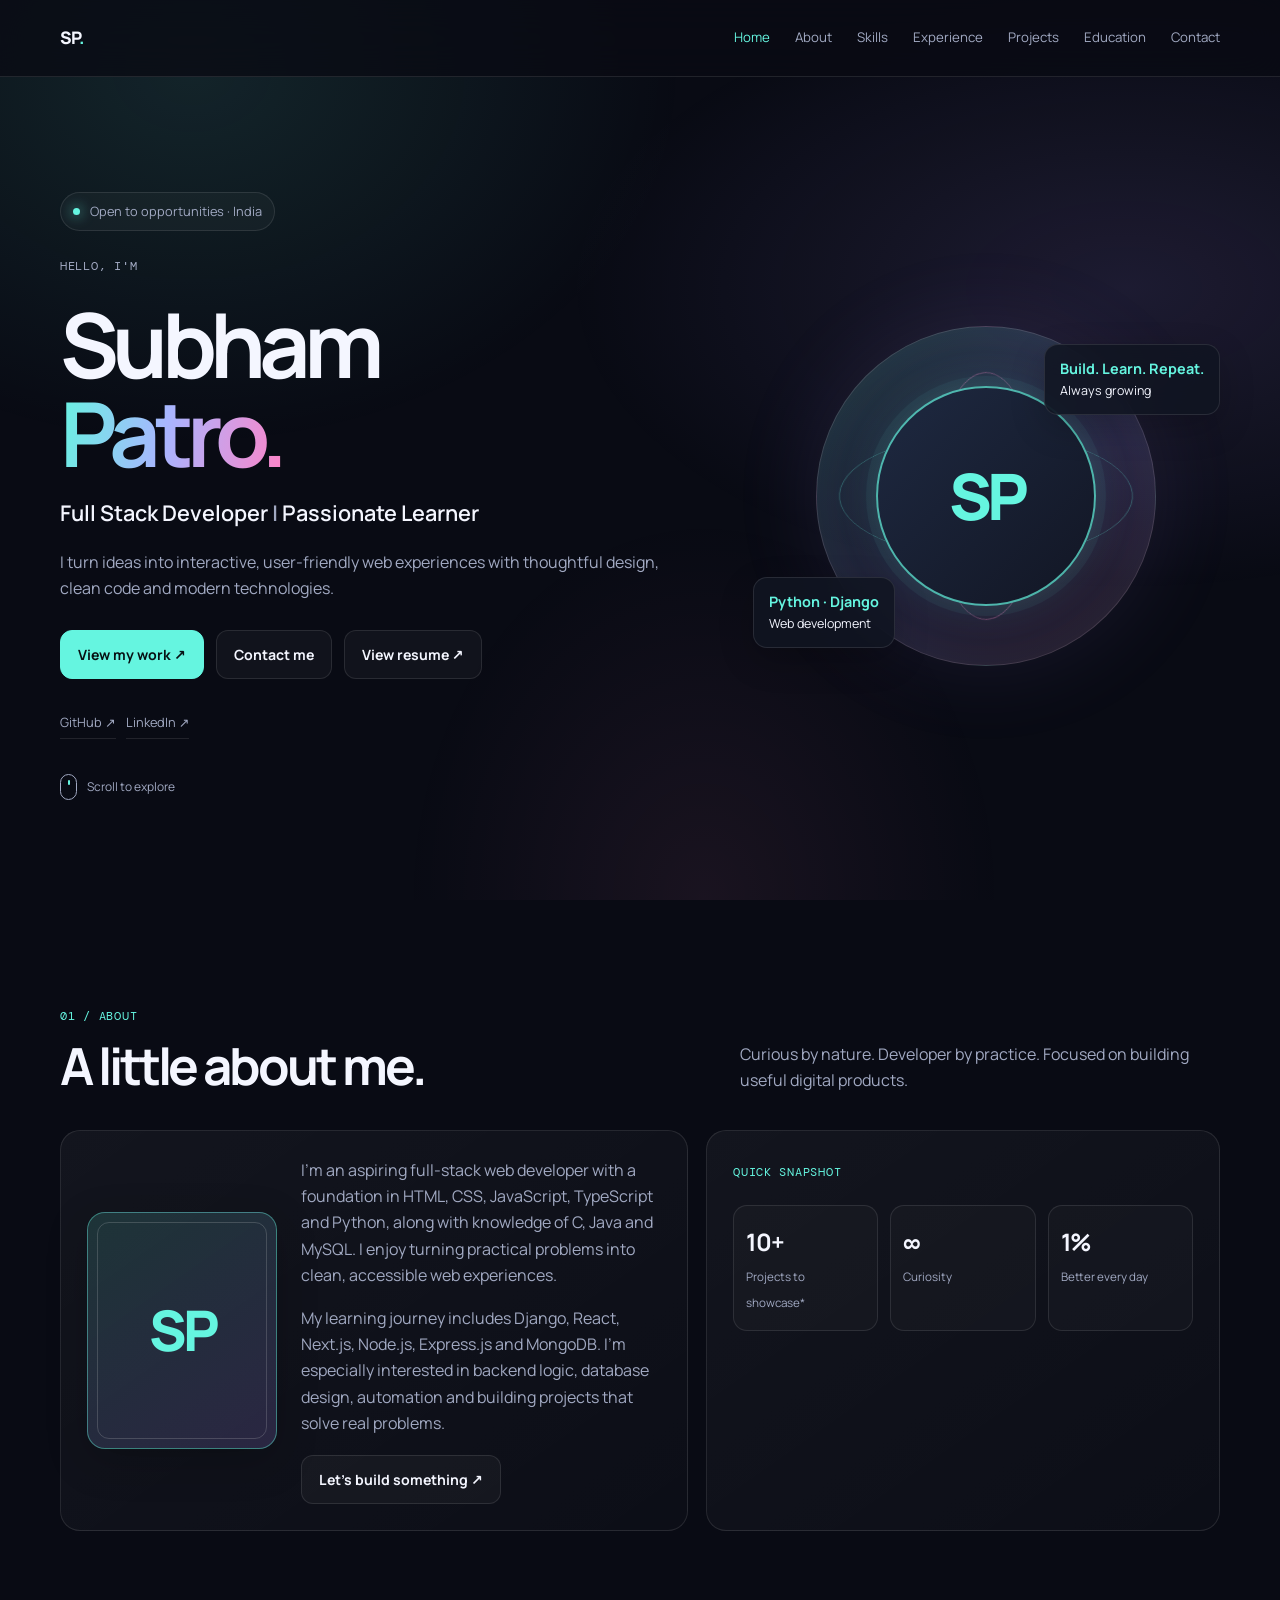
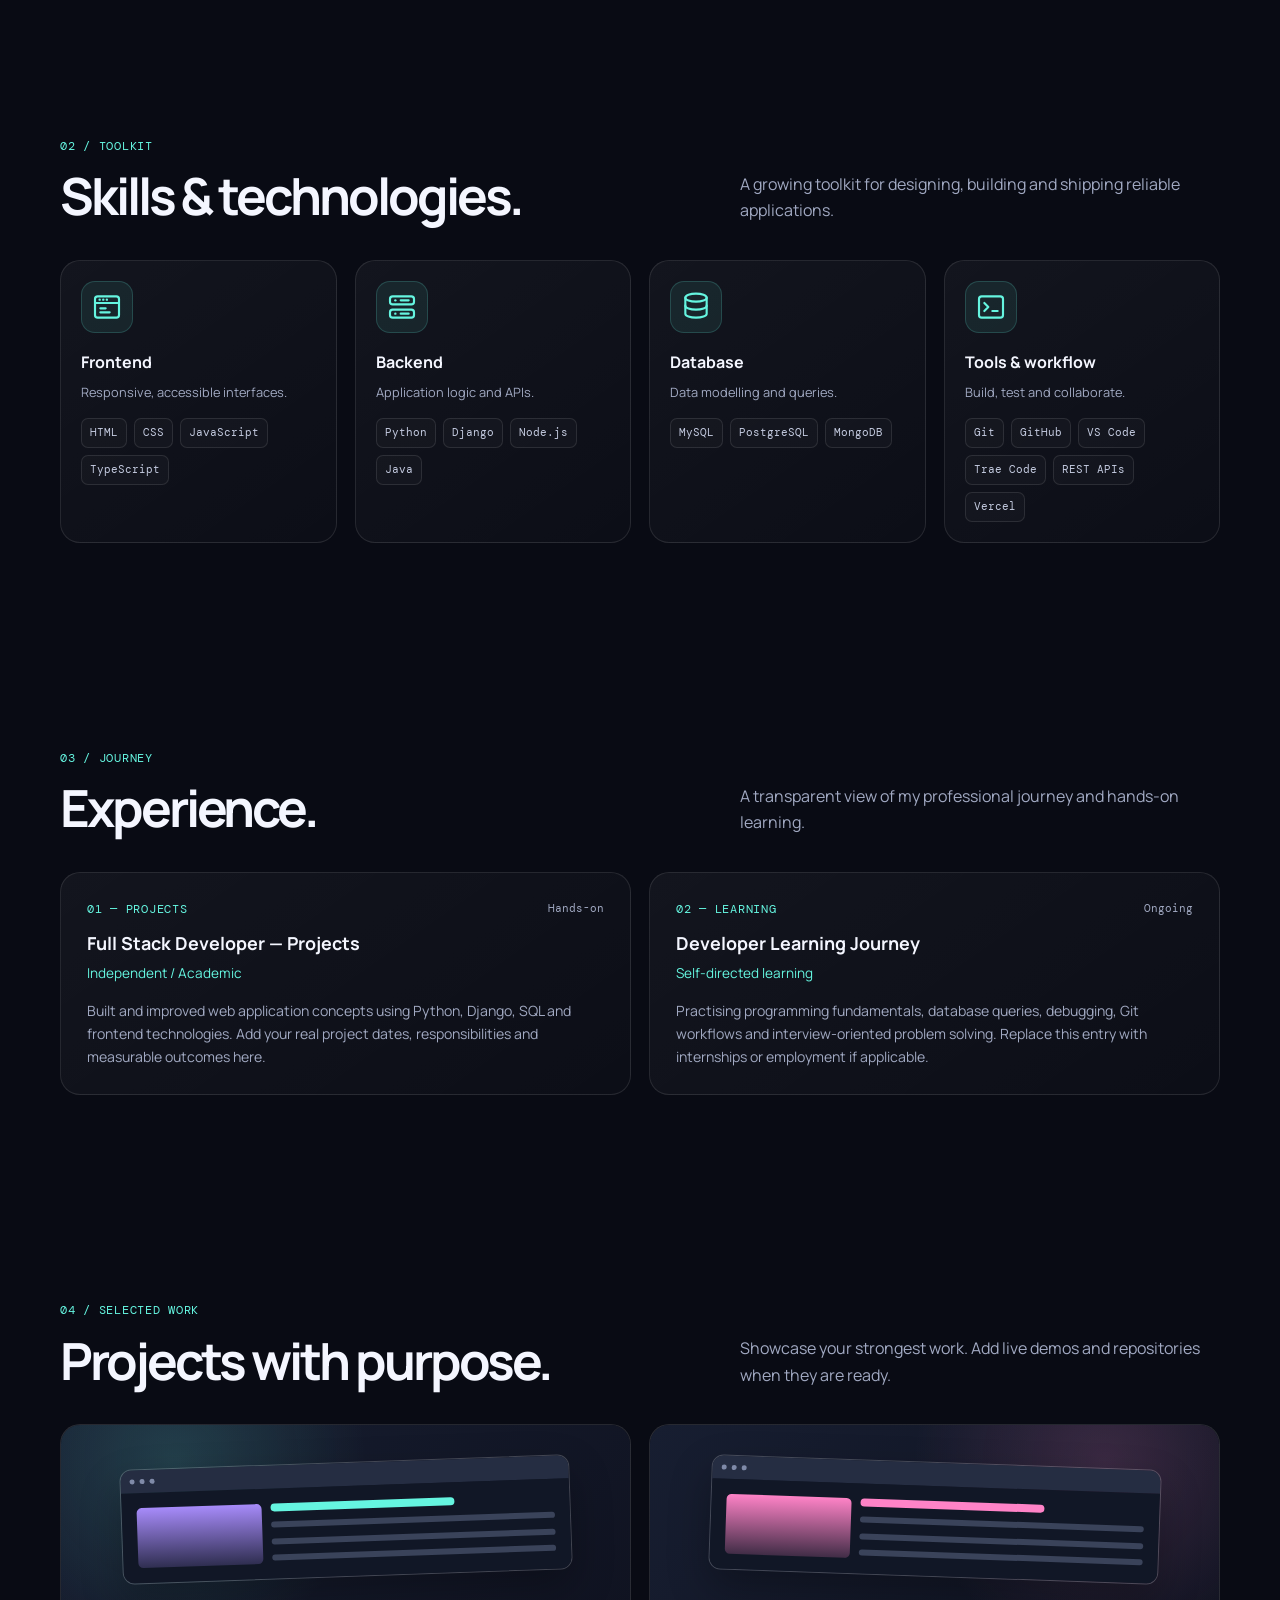
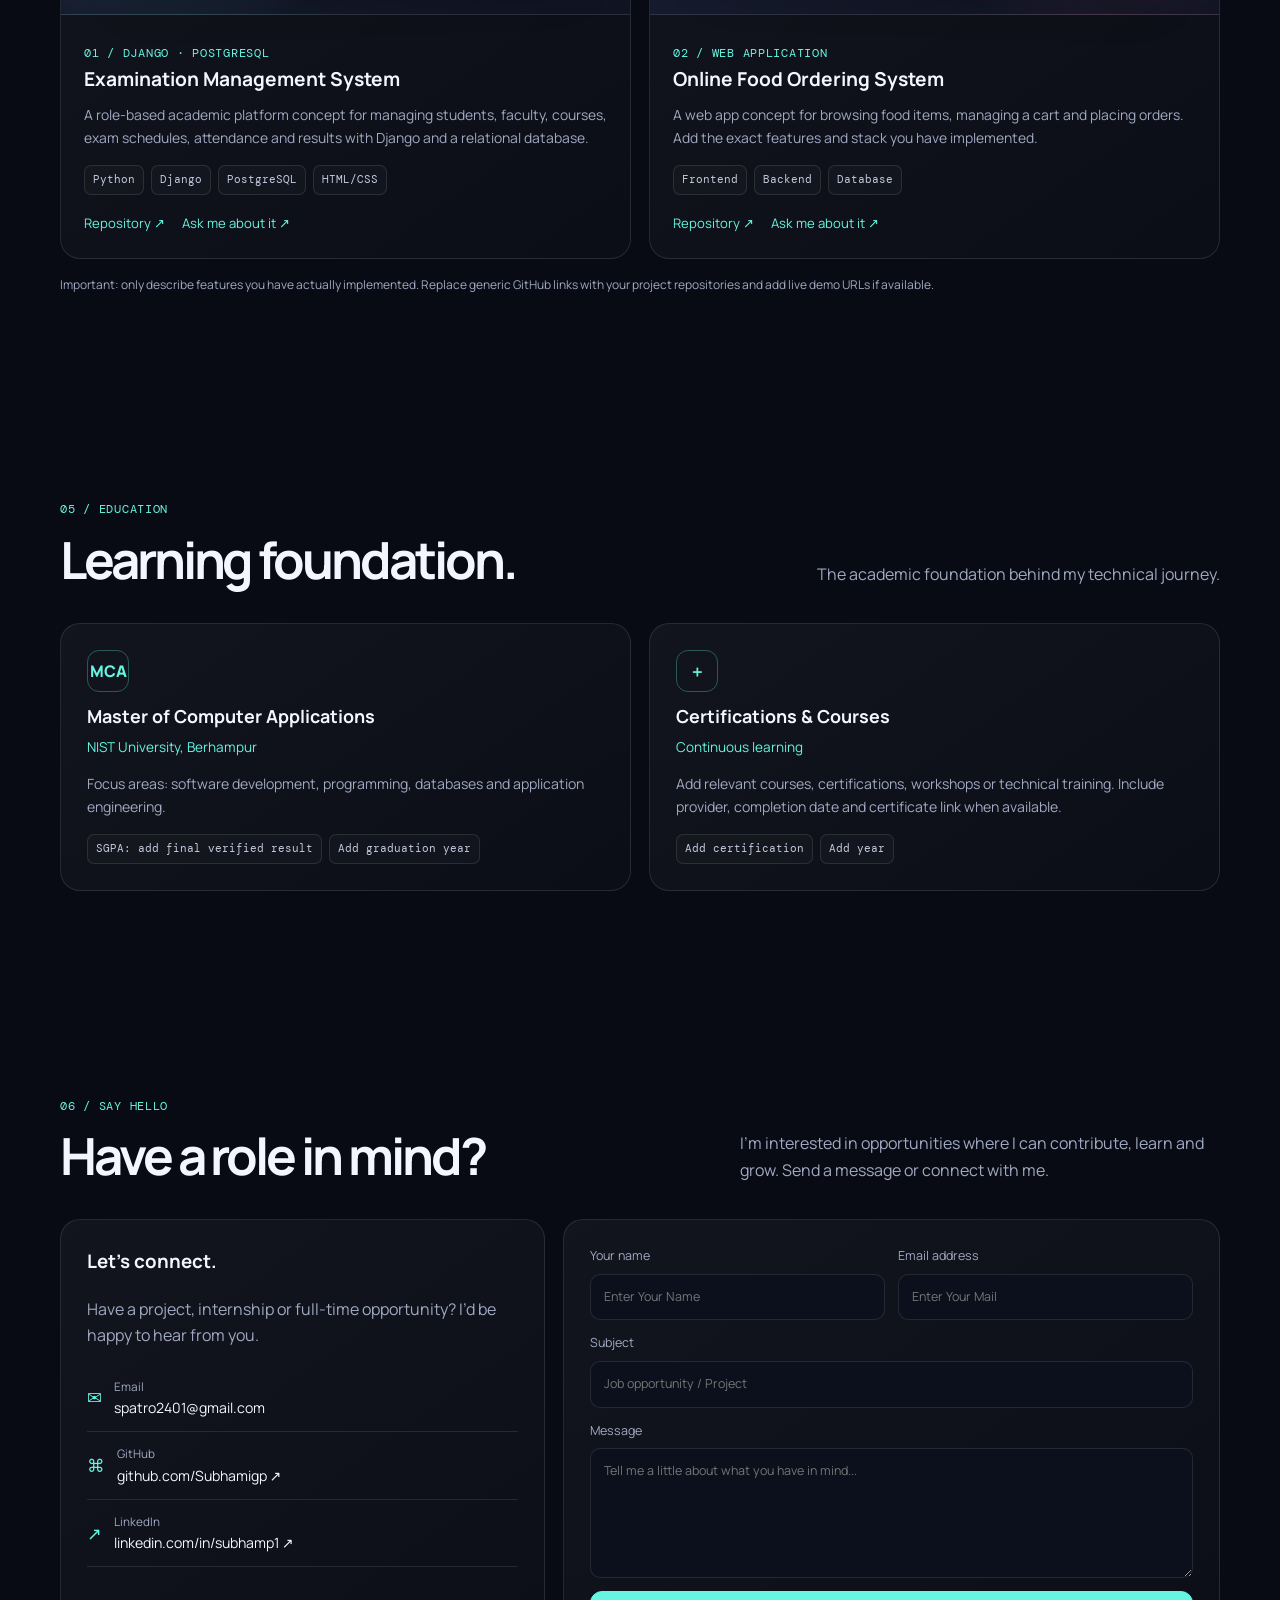
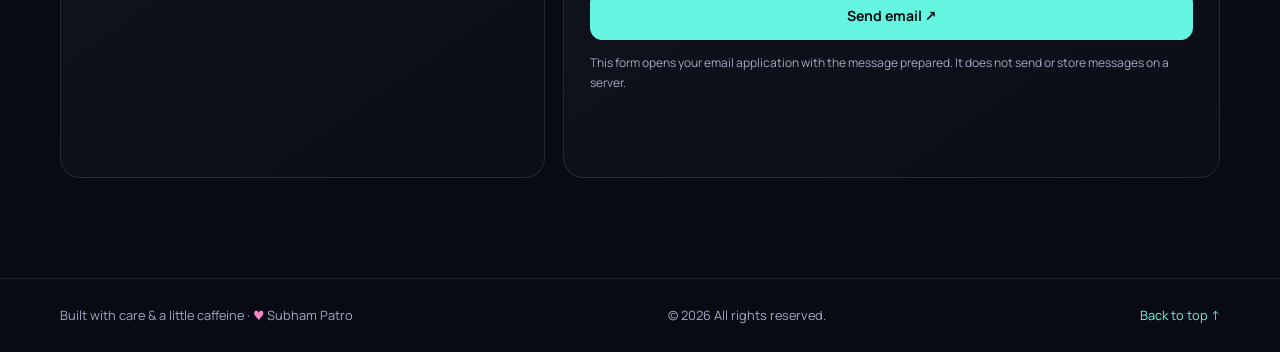
==== index.html @ bf50093e "first commit" ====
<!doctype html>
<html lang="en">

<head>
  <meta charset="utf-8">
  <meta name="viewport" content="width=device-width, initial-scale=1">
  <meta name="theme-color" content="#090b14">
  <meta name="description"
    content="Subham Patro — Full Stack Developer portfolio, projects, skills, education and contact.">
  <title>Subham Patro | Full Stack Developer</title>
  <link rel="preconnect" href="https://fonts.googleapis.com">
  <link rel="preconnect" href="https://fonts.gstatic.com" crossorigin>
  <link
    href="https://fonts.googleapis.com/css2?family=DM+Mono:wght@400;500&family=Manrope:wght@400;500;600;700;800&display=swap"
    rel="stylesheet">
  <link rel="stylesheet" href="styles.css">
</head>

<body>
  <div class="nav-wrap">
    <nav class="container" aria-label="Main navigation">
      <a class="brand" href="#home">SP<span>.</span></a>
      <button class="menu-btn" id="menuBtn" aria-label="Toggle navigation" aria-expanded="false">☰</button>
      <div class="nav-links" id="navLinks">
        <a href="#home">Home</a><a href="#about">About</a><a href="#skills">Skills</a><a
          href="#experience">Experience</a><a href="#projects">Projects</a><a href="#education">Education</a><a
          href="#contact">Contact</a>
      </div>
    </nav>
  </div>

  <main>
    <section class="hero container" id="home">
      <div class="hero-copy">
        <div class="eyebrow"><span class="dot"></span> Open to opportunities · India</div>
        <p class="mono" style="margin:25px 0 0">Hello, I'm</p>
        <h1>Subham<br><span class="gradient">Patro.</span></h1>
        <h2>Full Stack Developer <span style="color:var(--muted)">|</span> Passionate Learner</h2>
        <p>I turn ideas into interactive, user-friendly web experiences with thoughtful design, clean code and modern
          technologies.</p>
        <div class="actions">
          <a class="btn btn-primary" href="#projects">View my work ↗</a>
          <a class="btn btn-ghost" href="#contact">Contact me</a>
          <a class="btn btn-ghost" href="assets/Myresume.html" target="_blank" rel="noopener">View resume ↗</a>
        </div>
        <div class="socials">
          <a href="https://github.com/Subhamigp" target="_blank" rel="noopener">GitHub ↗</a>
          <a href="https://www.linkedin.com/in/subhamp1/" target="_blank" rel="noopener">LinkedIn ↗</a>
          <!-- <a href="https://www.instagram.com/" target="_blank" rel="noopener">Instagram ↗</a>
          <a href="https://t.me/" target="_blank" rel="noopener">Telegram ↗</a> -->
        </div>
        <a class="scroll-hint" href="#about"><span class="mouse"></span> Scroll to explore</a>
      </div>
      <div class="hero-visual" aria-label="Profile illustration">
        <div class="orb"></div>
        <div class="avatar"><img id="profileImage" src="assets/profile.png" alt="Subham Patro profile photo"><span
            class="initials" id="initials">SP</span></div>
        <div class="float-card card-a"><strong>Build. Learn. Repeat.</strong>Always growing</div>
        <div class="float-card card-b"><strong>Python · Django</strong>Web development</div>
      </div>
    </section>

    <section id="about">
      <div class="container reveal">
        <div class="section-head">
          <div><span class="mono">01 / About</span>
            <h2>A little about me.</h2>
          </div>
          <p class="section-intro">Curious by nature. Developer by practice. Focused on building useful digital
            products.</p>
        </div>
        <div class="grid about-grid">
          <article class="panel about-profile">
            <div class="about-photo-wrap">
              <img id="aboutProfileImage" src="assets/profile2.png" alt="Portrait of Subham Patro">
              <div class="about-photo-fallback" id="aboutPhotoFallback">SP</div>
            </div>
            <div class="about-profile-copy">
              <p>I’m an aspiring full-stack web developer with a foundation in HTML, CSS, JavaScript, TypeScript and
                Python, along with knowledge of C, Java and MySQL. I enjoy turning practical problems into clean,
                accessible web experiences.</p>
              <p>My learning journey includes Django, React, Next.js, Node.js, Express.js and MongoDB. I’m especially
                interested in backend logic, database design, automation and building projects that solve real problems.
              </p>
              <a class="btn btn-ghost" href="#contact">Let's build something ↗</a>
            </div>
          </article>
          <div class="panel">
            <span class="mono">Quick snapshot</span>
            <div class="stats">
              <div class="stat"><strong>10+</strong><span>Projects to showcase*</span></div>
              <div class="stat"><strong>∞</strong><span>Curiosity</span></div>
              <div class="stat"><strong>1%</strong><span>Better every day</span></div>
            </div>
            <!-- <p style="font-size:.73rem;margin:18px 0 0">*Replace the project count with your actual completed projects before publishing.</p> -->
          </div>
        </div>
      </div>
    </section>

    <section id="skills">
      <div class="container reveal">
        <div class="section-head">
          <div>
            <span class="mono">02 / Toolkit</span>
            <h2>Skills & technologies.</h2>
          </div>
          <p class="section-intro">A growing toolkit for designing, building and shipping reliable applications.</p>
        </div>

        <div class="grid skills-grid">

          <!-- FRONTEND -->
          <article class="skill-card">
            <div class="skill-icon" aria-hidden="true">
              <svg viewBox="0 0 24 24" fill="none" stroke="currentColor" stroke-width="1.6" stroke-linecap="round"
                stroke-linejoin="round">
                <rect x="3" y="4" width="18" height="16" rx="2"></rect>
                <line x1="3" y1="9" x2="21" y2="9"></line>
                <circle cx="6.5" cy="6.5" r="0.9" fill="currentColor" stroke="none"></circle>
                <circle cx="9.2" cy="6.5" r="0.9" fill="currentColor" stroke="none"></circle>
                <circle cx="11.9" cy="6.5" r="0.9" fill="currentColor" stroke="none"></circle>
                <line x1="7" y1="13" x2="11" y2="13"></line>
                <line x1="7" y1="16" x2="14" y2="16"></line>
              </svg>
            </div>
            <h3>Frontend</h3>
            <p>Responsive, accessible interfaces.</p>
            <div class="tag-list">
              <span class="tag">HTML</span>
              <span class="tag">CSS</span>
              <span class="tag">JavaScript</span>
              <span class="tag">TypeScript</span>
            </div>
          </article>

          <!-- BACKEND -->
          <article class="skill-card">
            <div class="skill-icon" aria-hidden="true">
              <svg viewBox="0 0 24 24" fill="none" stroke="currentColor" stroke-width="1.6" stroke-linecap="round"
                stroke-linejoin="round">
                <rect x="3" y="4" width="18" height="6" rx="2"></rect>
                <rect x="3" y="14" width="18" height="6" rx="2"></rect>
                <circle cx="7" cy="7" r="0.9" fill="currentColor" stroke="none"></circle>
                <circle cx="7" cy="17" r="0.9" fill="currentColor" stroke="none"></circle>
                <line x1="11" y1="7" x2="17" y2="7"></line>
                <line x1="11" y1="17" x2="17" y2="17"></line>
              </svg>
            </div>
            <h3>Backend</h3>
            <p>Application logic and APIs.</p>
            <div class="tag-list">
              <span class="tag">Python</span>
              <span class="tag">Django</span>
              <span class="tag">Node.js</span>
              <span class="tag">Java</span>
            </div>
          </article>

          <!-- DATABASE -->
          <article class="skill-card">
            <div class="skill-icon" aria-hidden="true">
              <svg viewBox="0 0 24 24" fill="none" stroke="currentColor" stroke-width="1.6" stroke-linecap="round"
                stroke-linejoin="round">
                <ellipse cx="12" cy="5" rx="8" ry="3"></ellipse>
                <path d="M4 5v6c0 1.66 3.58 3 8 3s8-1.34 8-3V5"></path>
                <path d="M4 11v6c0 1.66 3.58 3 8 3s8-1.34 8-3v-6"></path>
              </svg>
            </div>
            <h3>Database</h3>
            <p>Data modelling and queries.</p>
            <div class="tag-list">
              <span class="tag">MySQL</span>
              <span class="tag">PostgreSQL</span>
              <span class="tag">MongoDB</span>
            </div>
          </article>

          <!-- TOOLS & WORKFLOW -->
          <article class="skill-card">
            <div class="skill-icon" aria-hidden="true">
              <svg viewBox="0 0 24 24" fill="none" stroke="currentColor" stroke-width="1.6" stroke-linecap="round"
                stroke-linejoin="round">
                <rect x="3" y="4" width="18" height="16" rx="2"></rect>
                <polyline points="7 9 10 12 7 15"></polyline>
                <line x1="13" y1="15" x2="17" y2="15"></line>
              </svg>
            </div>
            <h3>Tools & workflow</h3>
            <p>Build, test and collaborate.</p>
            <div class="tag-list">
              <span class="tag">Git</span>
              <span class="tag">GitHub</span>
              <span class="tag">VS Code</span>
              <span class="tag">Trae Code</span>
              <span class="tag">REST APIs</span>
              <span class="tag">Vercel</span>
            </div>
          </article>

        </div>
      </div>
    </section>

    <section id="experience">
      <div class="container reveal">
        <div class="section-head">
          <div><span class="mono">03 / Journey</span>
            <h2>Experience.</h2>
          </div>
          <p class="section-intro">A transparent view of my professional journey and hands-on learning.</p>
        </div>
        <div class="grid timeline">
          <article class="timeline-card">
            <div class="timeline-top"><span class="mono">01 — Projects</span><span class="date">Hands-on</span></div>
            <h3>Full Stack Developer — Projects</h3>
            <div class="org">Independent / Academic</div>
            <p>Built and improved web application concepts using Python, Django, SQL and frontend technologies. Add your
              real project dates, responsibilities and measurable outcomes here.</p>
          </article>
          <article class="timeline-card">
            <div class="timeline-top"><span class="mono">02 — Learning</span><span class="date">Ongoing</span></div>
            <h3>Developer Learning Journey</h3>
            <div class="org">Self-directed learning</div>
            <p>Practising programming fundamentals, database queries, debugging, Git workflows and interview-oriented
              problem solving. Replace this entry with internships or employment if applicable.</p>
          </article>
        </div>
      </div>
    </section>

    <section id="projects">
      <div class="container reveal">
        <div class="section-head">
          <div><span class="mono">04 / Selected work</span>
            <h2>Projects with purpose.</h2>
          </div>
          <p class="section-intro">Showcase your strongest work. Add live demos and repositories when they are ready.
          </p>
        </div>
        <div class="grid projects-grid">
          <article class="project-card">
            <div class="project-art">
              <div class="mock-window">
                <div class="mock-bar"><i></i><i></i><i></i></div>
                <div class="mock-body">
                  <div class="mock-side"></div>
                  <div class="mock-content"><b></b><span></span><span></span><span></span></div>
                </div>
              </div>
            </div>
            <div class="project-content"><span class="mono">01 / Django · PostgreSQL</span>
              <h3>Examination Management System</h3>
              <p>A role-based academic platform concept for managing students, faculty, courses, exam schedules,
                attendance and results with Django and a relational database.</p>
              <div class="tag-list"><span class="tag">Python</span><span class="tag">Django</span><span
                  class="tag">PostgreSQL</span><span class="tag">HTML/CSS</span></div>
              <div class="project-links"><a href="https://github.com/" target="_blank" rel="noopener">Repository ↗</a><a
                  href="#contact">Ask me about it ↗</a></div>
            </div>
          </article>
          <article class="project-card">
            <div class="project-art"
              style="background:radial-gradient(circle at 80% 20%,rgba(255,131,199,.17),transparent 40%),linear-gradient(135deg,#171e31,#101321)">
              <div class="mock-window" style="transform:rotate(2deg)">
                <div class="mock-bar"><i></i><i></i><i></i></div>
                <div class="mock-body">
                  <div class="mock-side" style="background:linear-gradient(var(--pink),rgba(255,131,199,.2))"></div>
                  <div class="mock-content"><b
                      style="background:var(--pink)"></b><span></span><span></span><span></span></div>
                </div>
              </div>
            </div>
            <div class="project-content"><span class="mono">02 / Web application</span>
              <h3>Online Food Ordering System</h3>
              <p>A web app concept for browsing food items, managing a cart and placing orders. Add the exact features
                and stack you have implemented.</p>
              <div class="tag-list"><span class="tag">Frontend</span><span class="tag">Backend</span><span
                  class="tag">Database</span></div>
              <div class="project-links"><a href="https://github.com/" target="_blank" rel="noopener">Repository ↗</a><a
                  href="#contact">Ask me about it ↗</a></div>
            </div>
          </article>
        </div>
        <p class="form-note" style="margin-top:16px">Important: only describe features you have actually implemented.
          Replace generic GitHub links with your project repositories and add live demo URLs if available.</p>
      </div>
    </section>

    <section id="education">
      <div class="container reveal">
        <div class="section-head">
          <div><span class="mono">05 / Education</span>
            <h2>Learning foundation.</h2>
          </div>
          <p class="section-intro">The academic foundation behind my technical journey.</p>
        </div>
        <div class="grid education-grid">
          <article class="timeline-card">
            <div class="edu-mark">MCA</div>
            <h3>Master of Computer Applications</h3>
            <div class="org">NIST University, Berhampur</div>
            <p>Focus areas: software development, programming, databases and application engineering.</p>
            <div class="tag-list"><span class="tag">SGPA: add final verified result</span><span class="tag">Add
                graduation year</span></div>
          </article>
          <article class="timeline-card">
            <div class="edu-mark">＋</div>
            <h3>Certifications & Courses</h3>
            <div class="org">Continuous learning</div>
            <p>Add relevant courses, certifications, workshops or technical training. Include provider, completion date
              and certificate link when available.</p>
            <div class="tag-list"><span class="tag">Add certification</span><span class="tag">Add year</span></div>
          </article>
        </div>
      </div>
    </section>

    <section id="contact">
      <div class="container reveal">
        <div class="section-head">
          <div><span class="mono">06 / Say hello</span>
            <h2>Have a role in mind?</h2>
          </div>
          <p class="section-intro">I’m interested in opportunities where I can contribute, learn and grow. Send a
            message or connect with me.</p>
        </div>
        <div class="contact-grid">
          <aside class="contact-card">
            <h3>Let's connect.</h3>
            <p>Have a project, internship or full-time opportunity? I’d be happy to hear from you.</p>
            <div class="contact-item"><span>✉</span>
              <div><small>Email</small><a id="emailLink" href="mailto:spatro2401@gmail.com">spatro2401@gmail.com</a>
              </div>
            </div>
            <div class="contact-item"><span>⌘</span>
              <div><small>GitHub</small><a href="https://github.com/Subhamigp" target="_blank"
                  rel="noopener">github.com/Subhamigp ↗</a></div>
            </div>
            <div class="contact-item"><span>↗</span>
              <div><small>LinkedIn</small><a href="https://www.linkedin.com/in/subhamp1/" target="_blank"
                  rel="noopener">linkedin.com/in/subhamp1 ↗</a></div>
            </div>
          </aside>
          <div class="contact-card">
            <form id="contactForm">
              <div class="form-row"><label>Your name<input name="name" autocomplete="name" required
                    placeholder="Enter Your Name"></label><label>Email address<input name="email" type="email"
                    autocomplete="email" required placeholder="Enter Your Mail"></label></div>
              <label>Subject<input name="subject" required placeholder="Job opportunity / Project"></label>
              <label>Message<textarea name="message" required
                  placeholder="Tell me a little about what you have in mind..."></textarea></label>
              <button class="btn btn-primary" type="submit">Send email ↗</button>
              <p class="form-note">This form opens your email application with the message prepared. It does not send or
                store messages on a server.</p>
              <p class="form-status" id="formStatus" role="status"></p>
            </form>
          </div>
        </div>
      </div>
    </section>
  </main>
  <footer>
    <div class="container footer-inner"><span>Built with care & a little caffeine · <span
          style="color:var(--pink)">♥</span> Subham Patro</span><span>© <span id="year"></span> All rights
        reserved.</span><a class="backtop" href="#home">Back to top ↑</a></div>
  </footer>
  <script src="script.js"></script>
</body>

</html>
---- styles.css ----
:root {
      --bg: #090b14;
      --panel: #111522;
      --panel2: #151a2b;
      --text: #f4f6ff;
      --muted: #a1a9c2;
      --line: rgba(255, 255, 255, .1);
      --cyan: #65f5e0;
      --purple: #a78bfa;
      --pink: #ff83c7;
      --max: 1160px
    }

    * {
      box-sizing: border-box
    }

    html {
      scroll-behavior: smooth;
      scroll-padding-top: 90px
    }

    body {
      margin: 0;
      background: var(--bg);
      color: var(--text);
      font-family: Manrope, system-ui, sans-serif;
      line-height: 1.65;
      overflow-x: hidden
    }

    body:before {
      content: "";
      position: fixed;
      inset: 0;
      z-index: -2;
      pointer-events: none;
      background: radial-gradient(ellipse at 15% 8%, rgba(101, 245, 224, .11), transparent 32%), radial-gradient(ellipse at 88% 32%, rgba(167, 139, 250, .13), transparent 35%), radial-gradient(ellipse at 55% 100%, rgba(255, 131, 199, .07), transparent 30%)
    }

    a {
      color: inherit;
      text-decoration: none
    }

    button,
    input,
    textarea {
      font: inherit
    }

    .container {
      width: min(var(--max), calc(100% - 40px));
      margin: auto
    }

    .mono {
      font-family: "DM Mono", monospace;
      letter-spacing: .06em;
      text-transform: uppercase;
      font-size: .76rem;
      color: var(--cyan)
    }

    .nav-wrap {
      position: sticky;
      top: 0;
      z-index: 20;
      background: rgba(9, 11, 20, .78);
      backdrop-filter: blur(18px);
      border-bottom: 1px solid var(--line)
    }

    nav {
      height: 76px;
      display: flex;
      align-items: center;
      justify-content: space-between;
      gap: 24px
    }

    .brand {
      font-size: 1.08rem;
      font-weight: 800;
      letter-spacing: -.04em
    }

    .brand span {
      color: var(--cyan)
    }

    .nav-links {
      display: flex;
      gap: 25px;
      align-items: center
    }

    .nav-links a {
      font-size: .83rem;
      color: var(--muted);
      transition: .2s
    }

    .nav-links a:hover,
    .nav-links a.active {
      color: var(--cyan)
    }

    .menu-btn {
      display: none;
      border: 1px solid var(--line);
      background: var(--panel);
      color: var(--text);
      border-radius: 12px;
      padding: 8px 11px
    }

    .hero {
      min-height: calc(100vh - 76px);
      display: grid;
      grid-template-columns: 1.15fr .85fr;
      align-items: center;
      gap: 60px;
      padding: 90px 0 76px
    }

    .eyebrow {
      display: inline-flex;
      align-items: center;
      gap: 10px;
      padding: 8px 12px;
      border: 1px solid var(--line);
      border-radius: 100px;
      background: rgba(255, 255, 255, .03);
      color: var(--muted);
      font-size: .8rem
    }

    .dot {
      width: 7px;
      height: 7px;
      border-radius: 50%;
      background: var(--cyan);
      box-shadow: 0 0 14px var(--cyan)
    }

    h1 {
      font-size: clamp(3rem, 7vw, 6rem);
      line-height: .99;
      letter-spacing: -.075em;
      margin: 24px 0 18px
    }

    h1 .gradient {
      background: linear-gradient(100deg, var(--cyan), #a9b5ff 48%, var(--pink));
      -webkit-background-clip: text;
      background-clip: text;
      color: transparent
    }

    .hero h2 {
      font-size: clamp(1.05rem, 2vw, 1.35rem);
      font-weight: 600;
      margin: 0 0 18px
    }

    .hero p,
    .section-intro {
      color: var(--muted);
      max-width: 610px
    }

    .actions {
      display: flex;
      gap: 12px;
      flex-wrap: wrap;
      margin: 28px 0
    }

    .btn {
      display: inline-flex;
      align-items: center;
      justify-content: center;
      gap: 9px;
      padding: 12px 17px;
      border: 1px solid var(--line);
      border-radius: 12px;
      font-size: .88rem;
      font-weight: 700;
      transition: transform .2s, border-color .2s, background .2s;
      cursor: pointer
    }

    .btn:hover {
      transform: translateY(-3px);
      border-color: var(--cyan)
    }

    .btn-primary {
      background: var(--cyan);
      color: #071013;
      border-color: var(--cyan)
    }

    .btn-ghost {
      background: rgba(255, 255, 255, .035)
    }

    .socials {
      display: flex;
      gap: 10px;
      flex-wrap: wrap
    }

    .socials a {
      font-size: .8rem;
      color: var(--muted);
      border-bottom: 1px solid var(--line);
      padding: 5px 0
    }

    .socials a:hover {
      color: var(--cyan);
      border-color: var(--cyan)
    }

    .hero-visual {
      position: relative;
      display: grid;
      place-items: center;
      min-height: 410px
    }

    .orb {
      position: absolute;
      width: min(340px, 78vw);
      aspect-ratio: 1;
      border-radius: 50%;
      background: linear-gradient(145deg, rgba(101, 245, 224, .14), rgba(167, 139, 250, .16) 55%, rgba(255, 131, 199, .12));
      border: 1px solid rgba(255, 255, 255, .14);
      box-shadow: inset 0 0 70px rgba(101, 245, 224, .06), 0 0 90px rgba(167, 139, 250, .1);
      animation: float 7s ease-in-out infinite
    }

    .orb:before,
    .orb:after {
      content: "";
      position: absolute;
      inset: 22px;
      border: 1px solid rgba(101, 245, 224, .28);
      border-radius: 50%;
      transform: rotateX(65deg) rotate(25deg)
    }

    .orb:after {
      inset: 45px;
      border-color: rgba(255, 131, 199, .35);
      transform: rotateY(65deg) rotate(-30deg)
    }

    .avatar {
      position: relative;
      width: 220px;
      aspect-ratio: 1;
      border-radius: 50%;
      display: grid;
      place-items: center;
      overflow: hidden;
      border: 2px solid rgba(101, 245, 224, .7);
      background: linear-gradient(135deg, #1e2941, #121624);
      box-shadow: 0 0 0 10px rgba(101, 245, 224, .05), 0 0 45px rgba(101, 245, 224, .14)
    }

    .avatar img {
      width: 100%;
      height: 100%;
      object-fit: cover;
      display: none
    }

    .avatar .initials {
      font-size: 4rem;
      font-weight: 800;
      letter-spacing: -.08em;
      color: var(--cyan)
    }

    .float-card {
      position: absolute;
      z-index: 2;
      padding: 12px 15px;
      border: 1px solid var(--line);
      border-radius: 14px;
      background: rgba(17, 21, 34, .88);
      backdrop-filter: blur(14px);
      font-size: .78rem;
      box-shadow: 0 12px 35px #0003
    }

    .float-card strong {
      display: block;
      color: var(--cyan);
      font-size: .9rem
    }

    .card-a {
      top: 13%;
      right: 0
    }

    .card-b {
      bottom: 13%;
      left: 0
    }

    .scroll-hint {
      display: flex;
      align-items: center;
      gap: 10px;
      color: var(--muted);
      font-size: .75rem;
      margin-top: 35px
    }

    .mouse {
      width: 17px;
      height: 26px;
      border: 1px solid var(--muted);
      border-radius: 10px;
      position: relative
    }

    .mouse:after {
      content: "";
      position: absolute;
      top: 5px;
      left: 7px;
      width: 2px;
      height: 5px;
      background: var(--cyan);
      border-radius: 2px;
      animation: scroll 1.4s infinite
    }

    section {
      padding: 100px 0
    }

    .section-head {
      display: flex;
      justify-content: space-between;
      align-items: end;
      gap: 24px;
      margin-bottom: 36px
    }

    .section-head h2 {
      font-size: clamp(2rem, 4vw, 3.2rem);
      letter-spacing: -.06em;
      line-height: 1.1;
      margin: 10px 0 0
    }

    .section-intro {
      max-width: 480px;
      margin: 0
    }

    .grid {
      display: grid;
      gap: 18px
    }

    .about-grid {
      grid-template-columns: 1.1fr .9fr
    }

    .about-profile {
      display: grid;
      grid-template-columns: 190px 1fr;
      gap: 24px;
      align-items: center
    }

    .about-photo-wrap {
      position: relative;
      width: 100%;
      max-width: 190px;
      aspect-ratio: 4/5;
      border-radius: 18px;
      overflow: hidden;
      border: 1px solid rgba(101, 245, 224, .42);
      background: linear-gradient(145deg, rgba(101, 245, 224, .14), rgba(167, 139, 250, .18));
      box-shadow: 0 12px 40px rgba(0, 0, 0, .22)
    }

    .about-photo-wrap:after {
      content: "";
      position: absolute;
      inset: 9px;
      border: 1px solid rgba(255, 255, 255, .16);
      border-radius: 12px;
      pointer-events: none
    }

    .about-photo-wrap img {
      width: 100%;
      height: 100%;
      object-fit: cover;
      display: none
    }

    .about-photo-fallback {
      height: 100%;
      display: grid;
      place-items: center;
      color: var(--cyan);
      font-size: 3.5rem;
      font-weight: 800;
      letter-spacing: -.08em
    }

    .about-profile-copy p:last-of-type {
      margin-bottom: 18px
    }

    .panel,
    .skill-card,
    .project-card,
    .timeline-card,
    .contact-card {
      border: 1px solid var(--line);
      background: linear-gradient(145deg, rgba(255, 255, 255, .045), rgba(255, 255, 255, .015));
      border-radius: 20px;
      padding: 26px
    }

    .panel p {
      color: var(--muted);
      margin-top: 0
    }

    .stats {
      display: grid;
      grid-template-columns: repeat(3, 1fr);
      gap: 12px;
      margin-top: 22px
    }

    .stat {
      padding: 16px 12px;
      border: 1px solid var(--line);
      border-radius: 14px;
      background: rgba(255, 255, 255, .025)
    }

    .stat strong {
      display: block;
      font-size: 1.5rem;
      letter-spacing: -.05em
    }

    .stat span {
      color: var(--muted);
      font-size: .73rem
    }

    .skills-grid {
      grid-template-columns: repeat(4, 1fr)
    }

    .skill-card {
      padding: 20px;
      transition: .2s
    }

    .skill-card:hover,
    .project-card:hover,
    .timeline-card:hover {
      transform: translateY(-4px);
      border-color: rgba(101, 245, 224, .4)
    }

    .skill-icon {
      width: 52px;
      height: 52px;
      display: grid;
      place-items: center;
      border-radius: 14px;
      background: rgba(101, 245, 224, 0.08);
      border: 1px solid rgba(101, 245, 224, 0.18);
      color: var(--cyan);
      margin-bottom: 16px;
    }

    .skill-icon svg {
      width: 32px;
      height: 32px;
      display: block;
    }

    .skill-card h3 {
      font-size: 1rem;
      margin: 0 0 7px
    }

    .skill-card p {
      font-size: .8rem;
      color: var(--muted);
      margin: 0
    }

    .tag-list {
      display: flex;
      gap: 7px;
      flex-wrap: wrap;
      margin-top: 15px
    }

    .tag {
      font-family: "DM Mono", monospace;
      font-size: .68rem;
      color: #c4cbe0;
      padding: 5px 8px;
      border: 1px solid var(--line);
      border-radius: 7px;
      background: rgba(255, 255, 255, .025)
    }

    .timeline {
      display: grid;
      grid-template-columns: 1fr 1fr;
      gap: 18px
    }

    .timeline-card {
      position: relative
    }

    .timeline-top {
      display: flex;
      justify-content: space-between;
      gap: 12px;
      align-items: start
    }

    .timeline-card h3 {
      margin: 10px 0 4px;
      font-size: 1.12rem
    }

    .timeline-card .org {
      color: var(--cyan);
      font-size: .85rem
    }

    .timeline-card p {
      color: var(--muted);
      font-size: .88rem;
      margin-bottom: 0
    }

    .date {
      font-family: "DM Mono", monospace;
      font-size: .7rem;
      color: var(--muted);
      white-space: nowrap
    }

    .projects-grid {
      grid-template-columns: repeat(2, 1fr)
    }

    .project-card {
      padding: 0;
      overflow: hidden;
      transition: .25s
    }

    .project-art {
      height: 190px;
      padding: 20px;
      display: flex;
      align-items: center;
      justify-content: center;
      background: radial-gradient(circle at 20% 20%, rgba(101, 245, 224, .16), transparent 40%), linear-gradient(135deg, #171e31, #101321);
      border-bottom: 1px solid var(--line)
    }

    .mock-window {
      width: 85%;
      border: 1px solid rgba(255, 255, 255, .2);
      border-radius: 12px;
      overflow: hidden;
      transform: rotate(-2deg);
      box-shadow: 0 18px 40px #0004
    }

    .mock-bar {
      height: 23px;
      background: #252d42;
      display: flex;
      align-items: center;
      gap: 5px;
      padding: 0 9px
    }

    .mock-bar i {
      width: 5px;
      height: 5px;
      border-radius: 50%;
      background: #7f8aa8
    }

    .mock-body {
      padding: 15px;
      background: #111726;
      display: grid;
      grid-template-columns: 30% 1fr;
      gap: 9px;
      min-height: 90px
    }

    .mock-side {
      background: linear-gradient(var(--purple), rgba(167, 139, 250, .2));
      border-radius: 5px
    }

    .mock-content {
      display: grid;
      gap: 7px
    }

    .mock-content b {
      display: block;
      width: 65%;
      height: 8px;
      background: var(--cyan);
      border-radius: 4px
    }

    .mock-content span {
      display: block;
      height: 6px;
      background: #3a435a;
      border-radius: 4px
    }

    .project-content {
      padding: 23px
    }

    .project-content h3 {
      margin: 0 0 8px;
      font-size: 1.2rem
    }

    .project-content p {
      color: var(--muted);
      font-size: .87rem;
      margin: 0
    }

    .project-links {
      display: flex;
      gap: 17px;
      margin-top: 18px;
      font-size: .82rem;
      color: var(--cyan)
    }

    .project-links a:hover {
      text-decoration: underline
    }

    .education-grid {
      grid-template-columns: repeat(2, 1fr)
    }

    .edu-mark {
      width: 42px;
      height: 42px;
      display: grid;
      place-items: center;
      border: 1px solid rgba(101, 245, 224, .3);
      border-radius: 12px;
      color: var(--cyan);
      font-weight: 800
    }

    .contact-grid {
      display: grid;
      grid-template-columns: .85fr 1.15fr;
      gap: 18px
    }

    .contact-card h3 {
      margin-top: 0
    }

    .contact-card p {
      color: var(--muted)
    }

    .contact-item {
      display: flex;
      gap: 12px;
      align-items: center;
      padding: 12px 0;
      border-bottom: 1px solid var(--line);
      font-size: .88rem
    }

    .contact-item span {
      color: var(--cyan);
      font-size: 1.1rem
    }

    .contact-item small {
      display: block;
      color: var(--muted)
    }

    form {
      display: grid;
      gap: 13px
    }

    .form-row {
      display: grid;
      grid-template-columns: 1fr 1fr;
      gap: 13px
    }

    label {
      font-size: .78rem;
      color: var(--muted);
      display: grid;
      gap: 7px
    }

    input,
    textarea {
      width: 100%;
      background: #0c101c;
      border: 1px solid var(--line);
      border-radius: 10px;
      color: var(--text);
      padding: 12px 13px;
      outline: none
    }

    input:focus,
    textarea:focus {
      border-color: var(--cyan)
    }

    textarea {
      resize: vertical;
      min-height: 130px
    }

    .form-note {
      font-size: .75rem;
      color: var(--muted);
      margin: 0
    }

    .form-status {
      font-size: .82rem;
      color: var(--cyan);
      min-height: 1.4em
    }

    footer {
      border-top: 1px solid var(--line);
      padding: 26px 0;
      color: var(--muted);
      font-size: .8rem
    }

    .footer-inner {
      display: flex;
      justify-content: space-between;
      gap: 15px;
      flex-wrap: wrap
    }

    .backtop {
      color: var(--cyan)
    }

    .reveal {
      opacity: 0;
      transform: translateY(18px);
      transition: opacity .65s ease, transform .65s ease
    }

    .reveal.visible {
      opacity: 1;
      transform: translateY(0)
    }

    @keyframes float {

      0%,
      100% {
        transform: translateY(0) rotate(0)
      }

      50% {
        transform: translateY(-12px) rotate(2deg)
      }
    }

    @keyframes scroll {
      0% {
        opacity: 0;
        transform: translateY(0)
      }

      40% {
        opacity: 1
      }

      100% {
        opacity: 0;
        transform: translateY(7px)
      }
    }

    @media(max-width:900px) {
      .about-profile {
        grid-template-columns: 150px 1fr;
        gap: 18px
      }

      .nav-links {
        gap: 14px
      }

      .nav-links a {
        font-size: .75rem
      }

      .hero {
        gap: 25px
      }

      .skills-grid {
        grid-template-columns: repeat(2, 1fr)
      }

      .about-grid {
        grid-template-columns: 1fr
      }

      .hero-visual {
        min-height: 350px
      }

      .avatar {
        width: 190px
      }
    }

    @media(max-width:680px) {
      .about-profile {
        grid-template-columns: 1fr
      }

      .about-photo-wrap {
        max-width: 220px;
        aspect-ratio: 1;
        margin: 0 auto 8px
      }

      .about-profile-copy {
        text-align: left
      }

      .container {
        width: min(100% - 30px, var(--max))
      }

      nav {
        height: 68px
      }

      .menu-btn {
        display: block
      }

      .nav-links {
        display: none;
        position: absolute;
        top: 68px;
        left: 0;
        right: 0;
        background: rgba(9, 11, 20, .97);
        padding: 16px 22px 22px;
        border-bottom: 1px solid var(--line);
        grid-template-columns: 1fr 1fr;
        gap: 4px
      }

      .nav-links.open {
        display: grid
      }

      .nav-links a {
        padding: 10px;
        font-size: .9rem
      }

      .hero {
        grid-template-columns: 1fr;
        padding: 66px 0 55px;
        gap: 8px;
        min-height: auto
      }

      .hero-visual {
        grid-row: 1;
        min-height: 300px
      }

      .avatar {
        width: 160px
      }

      .avatar .initials {
        font-size: 3rem
      }

      .orb {
        width: 260px
      }

      .card-a {
        right: 3%;
        top: 8%
      }

      .card-b {
        left: 1%;
        bottom: 7%
      }

      h1 {
        font-size: clamp(3.3rem, 16vw, 5rem)
      }

      section {
        padding: 72px 0
      }

      .section-head {
        display: block
      }

      .section-intro {
        margin-top: 15px
      }

      .timeline,
      .projects-grid,
      .education-grid,
      .contact-grid {
        grid-template-columns: 1fr
      }

      .stats {
        gap: 7px
      }

      .stat {
        padding: 13px 9px
      }

      .stat strong {
        font-size: 1.25rem
      }

      .stat span {
        font-size: .67rem
      }

      .form-row {
        grid-template-columns: 1fr
      }

      .panel,
      .skill-card,
      .timeline-card,
      .contact-card {
        padding: 21px
      }

      .project-art {
        height: 165px
      }
    }

    @media(prefers-reduced-motion:reduce) {

      *,
      *:before,
      *:after {
        scroll-behavior: auto !important;
        animation: none !important;
        transition: none !important
      }

      .reveal {
        opacity: 1;
        transform: none
      }
    }
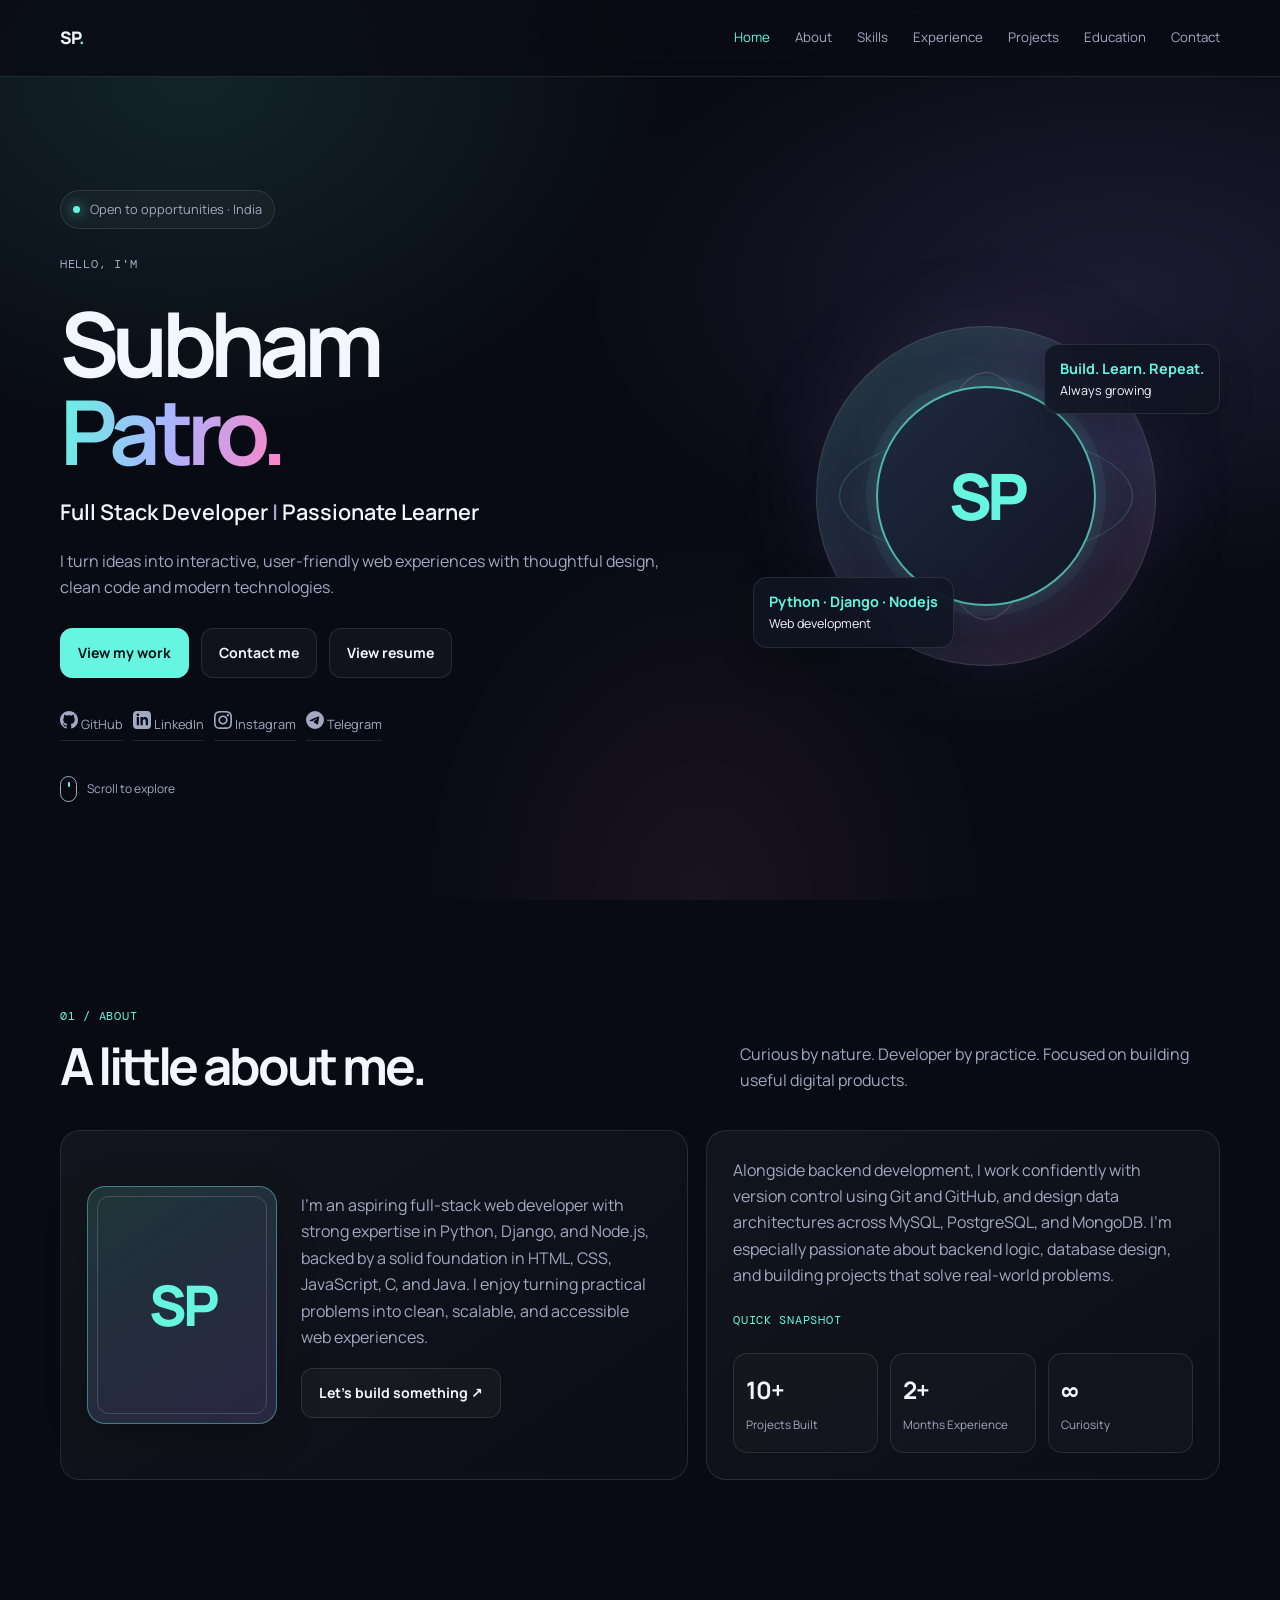
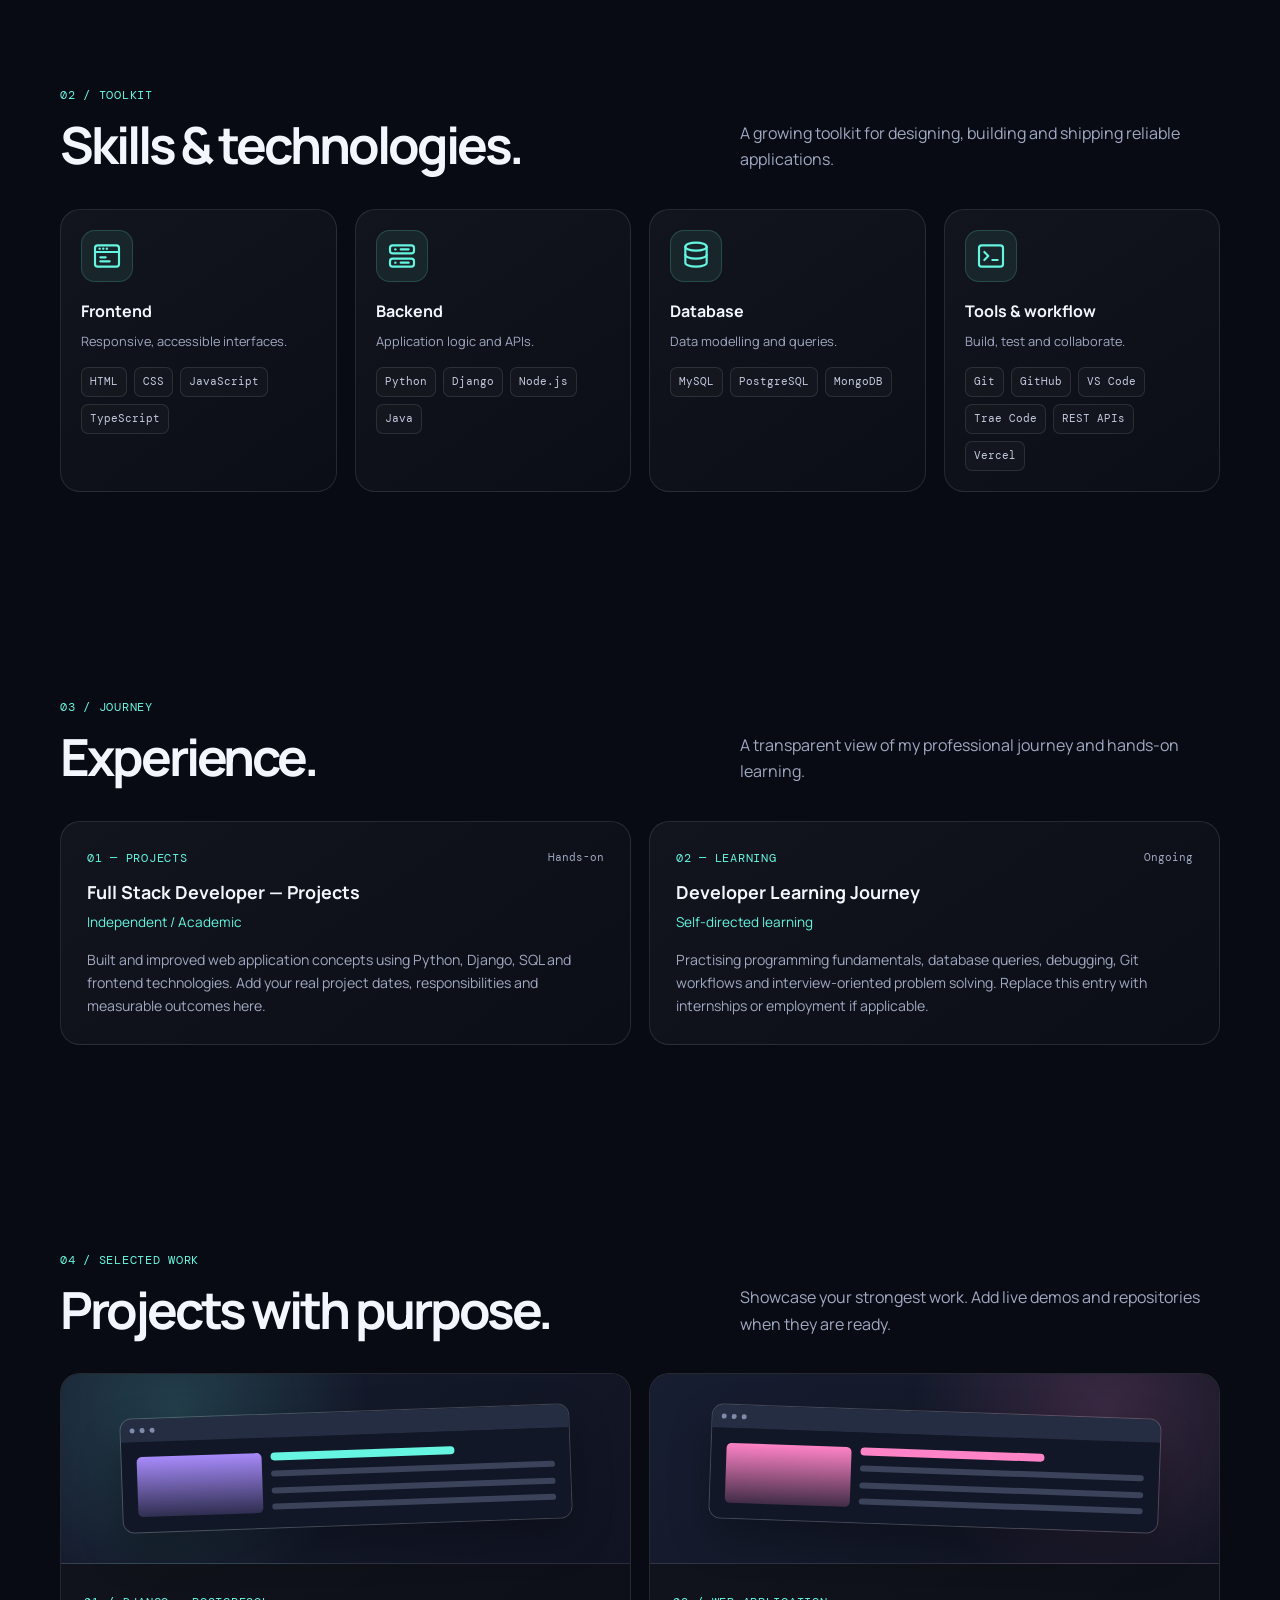
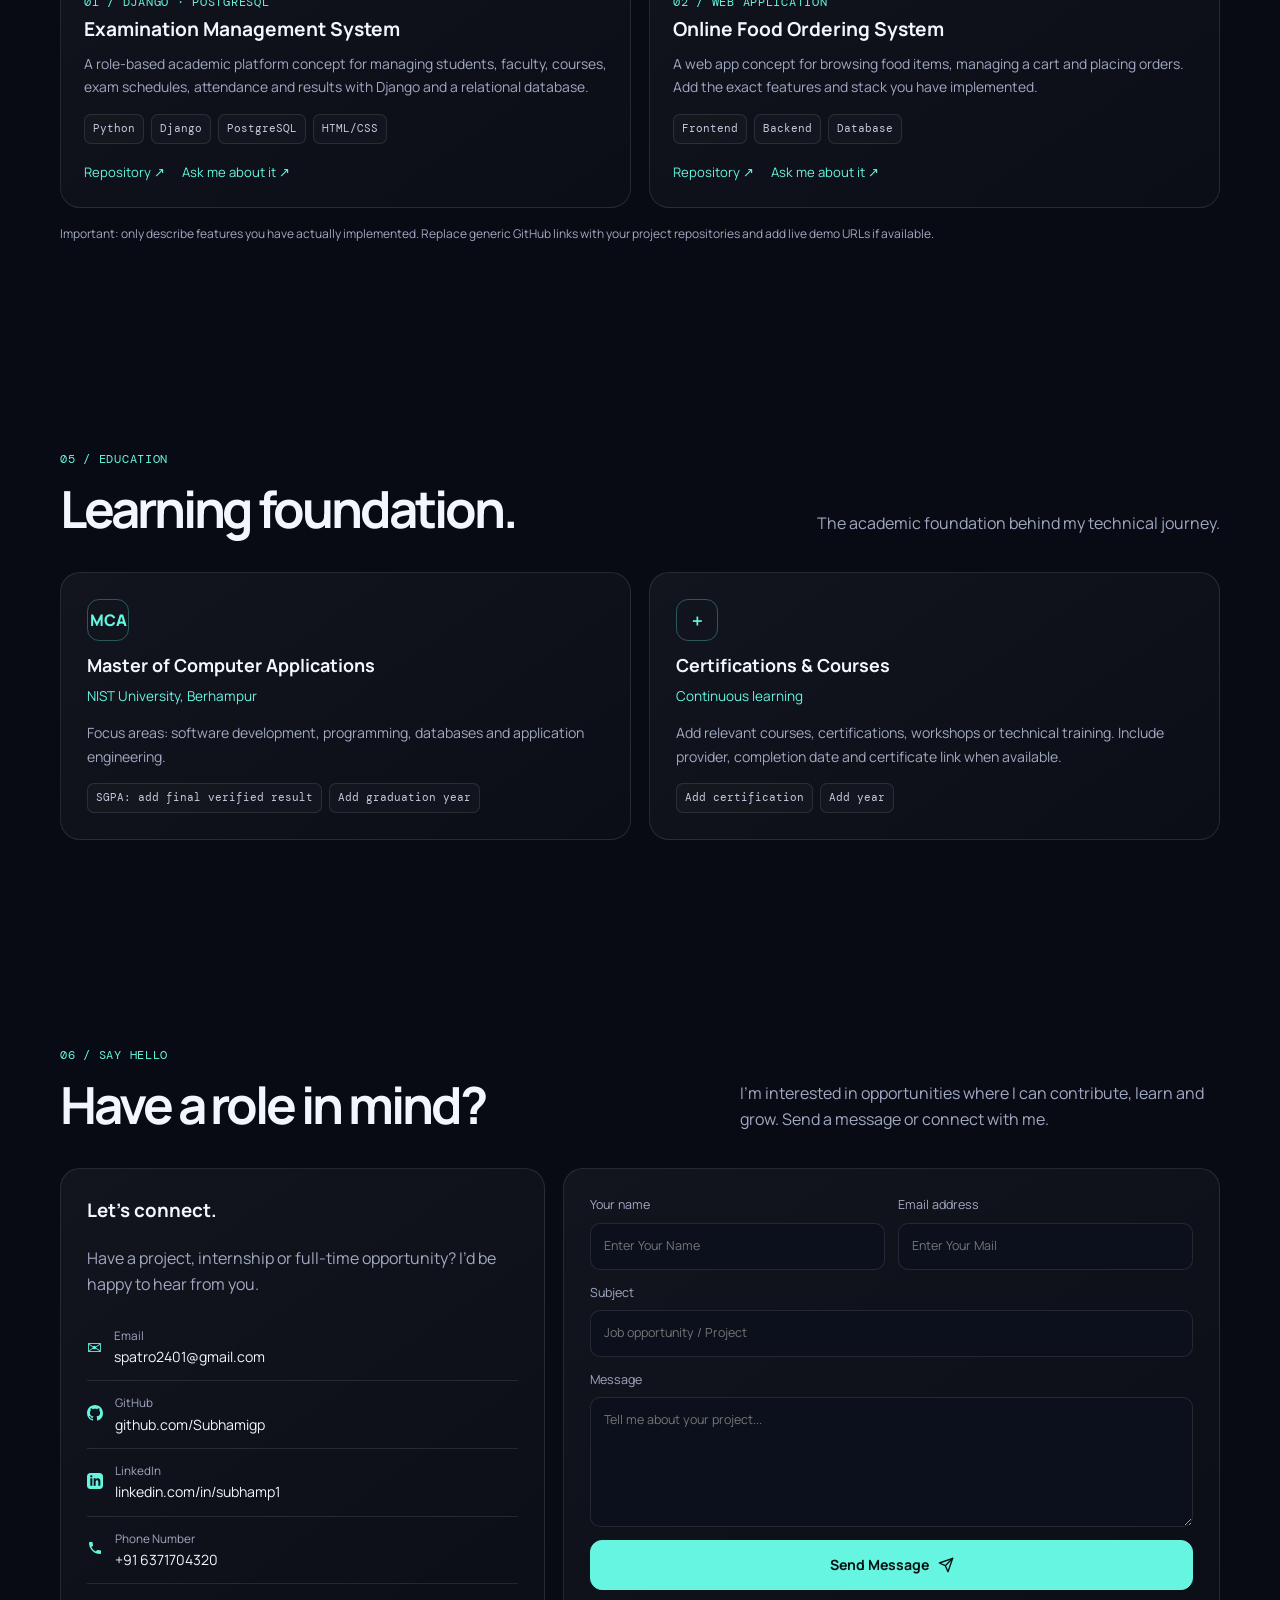
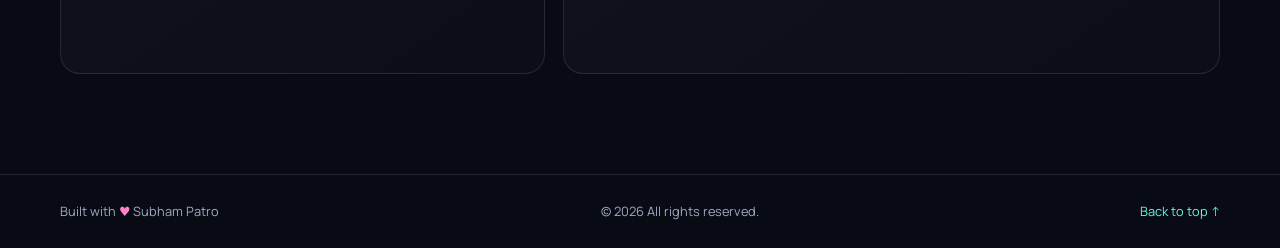
==== commit a48da689: "fix contact, about and profile section." ====
--- a/index.html
+++ b/index.html
@@ -39,36 +39,66 @@
         <p>I turn ideas into interactive, user-friendly web experiences with thoughtful design, clean code and modern
           technologies.</p>
         <div class="actions">
-          <a class="btn btn-primary" href="#projects">View my work ↗</a>
+          <a class="btn btn-primary" href="#projects">View my work</a>
           <a class="btn btn-ghost" href="#contact">Contact me</a>
-          <a class="btn btn-ghost" href="assets/Myresume.html" target="_blank" rel="noopener">View resume ↗</a>
+          <a class="btn btn-ghost" href="assets/Myresume.html" target="_blank" rel="noopener">View resume</a>
         </div>
         <div class="socials">
-          <a href="https://github.com/Subhamigp" target="_blank" rel="noopener">GitHub ↗</a>
-          <a href="https://www.linkedin.com/in/subhamp1/" target="_blank" rel="noopener">LinkedIn ↗</a>
-          <!-- <a href="https://www.instagram.com/" target="_blank" rel="noopener">Instagram ↗</a>
-          <a href="https://t.me/" target="_blank" rel="noopener">Telegram ↗</a> -->
+          <a href="https://github.com/Subhamigp" target="_blank" rel="noopener" aria-label="GitHub">
+            <svg width="18" height="18" viewBox="0 0 24 24" fill="currentColor" aria-hidden="true">
+              <path
+                d="M12 0C5.37 0 0 5.37 0 12c0 5.31 3.435 9.795 8.205 11.385.6.105.825-.255.825-.57 0-.285-.015-1.23-.015-2.235-3.015.555-3.795-.735-4.035-1.41-.135-.345-.72-1.41-1.23-1.695-.42-.225-1.02-.78-.015-.795.945-.015 1.62.87 1.845 1.23 1.08 1.815 2.805 1.305 3.495.99.105-.78.42-1.305.765-1.605-2.67-.3-5.46-1.335-5.46-5.925 0-1.305.465-2.385 1.23-3.225-.12-.3-.54-1.53.12-3.18 0 0 1.005-.315 3.3 1.23.96-.27 1.98-.405 3-.405s2.04.135 3 .405c2.295-1.56 3.3-1.23 3.3-1.23.66 1.65.24 2.88.12 3.18.765.84 1.23 1.905 1.23 3.225 0 4.605-2.805 5.625-5.475 5.925.435.375.81 1.095.81 2.22 0 1.605-.015 2.895-.015 3.3 0 .315.225.69.825.57A12.02 12.02 0 0 0 24 12c0-6.63-5.37-12-12-12z" />
+            </svg>
+            <span>GitHub</span>
+          </a>
+
+          <a href="https://www.linkedin.com/in/subhamp1/" target="_blank" rel="noopener" aria-label="LinkedIn">
+            <svg width="18" height="18" viewBox="0 0 24 24" fill="currentColor" aria-hidden="true">
+              <path
+                d="M19 0h-14c-2.761 0-5 2.239-5 5v14c0 2.761 2.239 5 5 5h14c2.762 0 5-2.239 5-5v-14c0-2.761-2.238-5-5-5zm-11 19h-3v-11h3v11zm-1.5-12.268c-.966 0-1.75-.79-1.75-1.764s.784-1.764 1.75-1.764 1.75.79 1.75 1.764-.783 1.764-1.75 1.764zm13.5 12.268h-3v-5.604c0-3.368-4-3.113-4 0v5.604h-3v-11h3v1.765c1.396-2.586 7-2.777 7 2.476v6.759z" />
+            </svg>
+            <span>LinkedIn</span>
+          </a>
+
+          <a href="https://www.instagram.com/" target="_blank" rel="noopener" aria-label="Instagram">
+            <svg width="18" height="18" viewBox="0 0 24 24" fill="currentColor" aria-hidden="true">
+              <path
+                d="M12 2.163c3.204 0 3.584.012 4.85.07 3.252.148 4.771 1.691 4.919 4.919.058 1.265.069 1.645.069 4.849 0 3.205-.012 3.584-.069 4.849-.149 3.225-1.664 4.771-4.919 4.919-1.266.058-1.644.07-4.85.07-3.204 0-3.584-.012-4.849-.07-3.26-.149-4.771-1.699-4.919-4.92-.058-1.265-.07-1.644-.07-4.849 0-3.204.013-3.583.07-4.849.149-3.227 1.664-4.771 4.919-4.919 1.266-.057 1.645-.069 4.849-.069zm0-2.163c-3.259 0-3.667.014-4.947.072-4.358.2-6.78 2.618-6.98 6.98-.059 1.281-.073 1.689-.073 4.948 0 3.259.014 3.668.072 4.948.2 4.358 2.618 6.78 6.98 6.98 1.281.058 1.689.072 4.948.072 3.259 0 3.668-.014 4.948-.072 4.354-.2 6.782-2.618 6.979-6.98.059-1.28.073-1.689.073-4.948 0-3.259-.014-3.667-.072-4.947-.196-4.354-2.617-6.78-6.979-6.98-1.281-.059-1.69-.073-4.949-.073zm0 5.838c-3.403 0-6.162 2.759-6.162 6.162s2.759 6.163 6.162 6.163 6.162-2.759 6.162-6.163c0-3.403-2.759-6.162-6.162-6.162zm0 10.162c-2.209 0-4-1.79-4-4 0-2.209 1.791-4 4-4s4 1.791 4 4c0 2.21-1.791 4-4 4zm6.406-11.845c-.796 0-1.441.645-1.441 1.44s.645 1.44 1.441 1.44c.795 0 1.439-.645 1.439-1.44s-.644-1.44-1.439-1.44z" />
+            </svg>
+            <span>Instagram</span>
+          </a>
+
+          <a href="https://t.me/" target="_blank" rel="noopener" aria-label="Telegram">
+            <svg width="18" height="18" viewBox="0 0 24 24" fill="currentColor" aria-hidden="true">
+              <path
+                d="M11.944 0A12 12 0 0 0 0 12a12 12 0 0 0 12 12 12 12 0 0 0 12-12A12 12 0 0 0 12 0a12 12 0 0 0-.056 0zm4.962 7.224c.1-.002.321.023.465.14a.506.506 0 0 1 .171.325c.016.093.036.306.02.472-.18 1.898-.962 6.502-1.36 8.627-.168.9-.499 1.201-.82 1.23-.696.065-1.225-.46-1.9-.902-1.056-.693-1.653-1.124-2.678-1.8-1.185-.78-.417-1.21.258-1.91.177-.184 3.247-2.977 3.307-3.23.007-.032.014-.15-.056-.212s-.174-.041-.249-.024c-.106.024-1.793 1.14-5.061 3.345-.48.33-.913.49-1.302.48-.428-.008-1.252-.241-1.865-.44-.752-.245-1.349-.374-1.297-.789.027-.216.325-.437.893-.663 3.498-1.524 5.83-2.529 6.998-3.014 3.332-1.386 4.025-1.627 4.476-1.635z" />
+            </svg>
+            <span>Telegram</span>
+          </a>
         </div>
         <a class="scroll-hint" href="#about"><span class="mouse"></span> Scroll to explore</a>
       </div>
+
       <div class="hero-visual" aria-label="Profile illustration">
         <div class="orb"></div>
         <div class="avatar"><img id="profileImage" src="assets/profile.png" alt="Subham Patro profile photo"><span
             class="initials" id="initials">SP</span></div>
         <div class="float-card card-a"><strong>Build. Learn. Repeat.</strong>Always growing</div>
-        <div class="float-card card-b"><strong>Python · Django</strong>Web development</div>
+        <div class="float-card card-b"><strong>Python · Django · Nodejs</strong>Web development</div>
       </div>
     </section>
 
     <section id="about">
       <div class="container reveal">
         <div class="section-head">
-          <div><span class="mono">01 / About</span>
+          <div>
+            <span class="mono">01 / About</span>
             <h2>A little about me.</h2>
           </div>
           <p class="section-intro">Curious by nature. Developer by practice. Focused on building useful digital
             products.</p>
         </div>
+
         <div class="grid about-grid">
           <article class="panel about-profile">
             <div class="about-photo-wrap">
@@ -76,23 +106,32 @@
               <div class="about-photo-fallback" id="aboutPhotoFallback">SP</div>
             </div>
             <div class="about-profile-copy">
-              <p>I’m an aspiring full-stack web developer with a foundation in HTML, CSS, JavaScript, TypeScript and
-                Python, along with knowledge of C, Java and MySQL. I enjoy turning practical problems into clean,
-                accessible web experiences.</p>
-              <p>My learning journey includes Django, React, Next.js, Node.js, Express.js and MongoDB. I’m especially
-                interested in backend logic, database design, automation and building projects that solve real problems.
-              </p>
+              <p>I’m an aspiring full-stack web developer with strong expertise in Python, Django, and Node.js, backed
+                by a solid foundation in HTML, CSS, JavaScript, C, and Java. I enjoy turning practical problems into
+                clean, scalable, and accessible web experiences.</p>
               <a class="btn btn-ghost" href="#contact">Let's build something ↗</a>
             </div>
           </article>
-          <div class="panel">
+
+          <div class="panel about-snapshot-panel">
+            <p class="about-secondary-copy">Alongside backend development, I work confidently with version control using
+              Git and GitHub, and design data architectures across MySQL, PostgreSQL, and MongoDB. I’m especially
+              passionate about backend logic, database design, and building projects that solve real-world problems.</p>
             <span class="mono">Quick snapshot</span>
             <div class="stats">
-              <div class="stat"><strong>10+</strong><span>Projects to showcase*</span></div>
-              <div class="stat"><strong>∞</strong><span>Curiosity</span></div>
-              <div class="stat"><strong>1%</strong><span>Better every day</span></div>
-            </div>
-            <!-- <p style="font-size:.73rem;margin:18px 0 0">*Replace the project count with your actual completed projects before publishing.</p> -->
+              <div class="stat">
+                <strong>10+</strong>
+                <span>Projects Built</span>
+              </div>
+              <div class="stat">
+                <strong>2+</strong>
+                <span>Months Experience</span>
+              </div>
+              <div class="stat">
+                <strong>∞</strong>
+                <span>Curiosity</span>
+              </div>
+            </div>
           </div>
         </div>
       </div>
@@ -329,30 +368,76 @@
           <aside class="contact-card">
             <h3>Let's connect.</h3>
             <p>Have a project, internship or full-time opportunity? I’d be happy to hear from you.</p>
-            <div class="contact-item"><span>✉</span>
-              <div><small>Email</small><a id="emailLink" href="mailto:spatro2401@gmail.com">spatro2401@gmail.com</a>
-              </div>
-            </div>
-            <div class="contact-item"><span>⌘</span>
-              <div><small>GitHub</small><a href="https://github.com/Subhamigp" target="_blank"
-                  rel="noopener">github.com/Subhamigp ↗</a></div>
-            </div>
-            <div class="contact-item"><span>↗</span>
-              <div><small>LinkedIn</small><a href="https://www.linkedin.com/in/subhamp1/" target="_blank"
-                  rel="noopener">linkedin.com/in/subhamp1 ↗</a></div>
+
+            <div class="contact-item">
+              <span>✉</span>
+              <div>
+                <small>Email</small>
+                <a id="emailLink" href="mailto:spatro2401@gmail.com">spatro2401@gmail.com</a>
+              </div>
+            </div>
+
+            <div class="contact-item">
+              <span>
+                <svg width="16" height="16" viewBox="0 0 24 24" fill="currentColor" aria-hidden="true">
+                  <path
+                    d="M12 0C5.37 0 0 5.37 0 12c0 5.31 3.435 9.795 8.205 11.385.6.105.825-.255.825-.57 0-.285-.015-1.23-.015-2.235-3.015.555-3.795-.735-4.035-1.41-.135-.345-.72-1.41-1.23-1.695-.42-.225-1.02-.78-.015-.795.945-.015 1.62.87 1.845 1.23 1.08 1.815 2.805 1.305 3.495.99.105-.78.42-1.305.765-1.605-2.67-.3-5.46-1.335-5.46-5.925 0-1.305.465-2.385 1.23-3.225-.12-.3-.54-1.53.12-3.18 0 0 1.005-.315 3.3 1.23.96-.27 1.98-.405 3-.405s2.04.135 3 .405c2.295-1.56 3.3-1.23 3.3-1.23.66 1.65.24 2.88.12 3.18.765.84 1.23 1.905 1.23 3.225 0 4.605-2.805 5.625-5.475 5.925.435.375.81 1.095.81 2.22 0 1.605-.015 2.895-.015 3.3 0 .315.225.69.825.57A12.02 12.02 0 0 0 24 12c0-6.63-5.37-12-12-12z" />
+                </svg>
+              </span>
+              <div>
+                <small>GitHub</small>
+                <a href="https://github.com/Subhamigp" target="_blank" rel="noopener">github.com/Subhamigp</a>
+              </div>
+            </div>
+
+            <div class="contact-item">
+              <span>
+                <svg width="16" height="16" viewBox="0 0 24 24" fill="currentColor" aria-hidden="true">
+                  <path
+                    d="M19 0h-14c-2.761 0-5 2.239-5 5v14c0 2.761 2.239 5 5 5h14c2.762 0 5-2.239 5-5v-14c0-2.761-2.238-5-5-5zm-11 19h-3v-11h3v11zm-1.5-12.268c-.966 0-1.75-.79-1.75-1.764s.784-1.764 1.75-1.764 1.75.79 1.75 1.764-.783 1.764-1.75 1.764zm13.5 12.268h-3v-5.604c0-3.368-4-3.113-4 0v5.604h-3v-11h3v1.765c1.396-2.586 7-2.777 7 2.476v6.759z" />
+                </svg>
+              </span>
+              <div>
+                <small>LinkedIn</small>
+                <a href="https://www.linkedin.com/in/subhamp1/" target="_blank"
+                  rel="noopener">linkedin.com/in/subhamp1</a>
+              </div>
+            </div>
+
+            <div class="contact-item">
+              <span>
+                <svg width="16" height="16" viewBox="0 0 24 24" fill="currentColor" aria-hidden="true">
+                  <path
+                    d="M6.62 10.79a15.053 15.053 0 0 0 6.59 6.59l2.2-2.2a1 1 0 0 1 1.01-.24c1.12.37 2.33.57 3.58.57a1 1 0 0 1 1 1V20a1 1 0 0 1-1 1C10.61 21 3 13.39 3 4a1 1 0 0 1 1-1h3.5a1 1 0 0 1 1 1c0 1.25.2 2.46.57 3.58a1 1 0 0 1-.25 1.01l-2.2 2.2z" />
+                </svg>
+              </span>
+              <div>
+                <small>Phone Number</small>
+                <a href="tel:+916371704320">+91 6371704320</a>
+              </div>
             </div>
           </aside>
           <div class="contact-card">
-            <form id="contactForm">
+            <form id="contactForm" action="https://api.web3forms.com/submit" method="POST">
+              <!-- 1. ENTER YOUR WEB3FORMS ACCESS KEY HERE -->
+              <input type="hidden" name="access_key" value="464f9eb9-5c5a-48da-b09c-fecf3c9f9839">
+
+              <!-- Optional: sets the email subject line you receive in your inbox -->
+              <input type="hidden" name="from_name" value="Portfolio Contact Form">
               <div class="form-row"><label>Your name<input name="name" autocomplete="name" required
                     placeholder="Enter Your Name"></label><label>Email address<input name="email" type="email"
                     autocomplete="email" required placeholder="Enter Your Mail"></label></div>
               <label>Subject<input name="subject" required placeholder="Job opportunity / Project"></label>
               <label>Message<textarea name="message" required
-                  placeholder="Tell me a little about what you have in mind..."></textarea></label>
-              <button class="btn btn-primary" type="submit">Send email ↗</button>
-              <p class="form-note">This form opens your email application with the message prepared. It does not send or
-                store messages on a server.</p>
+                  placeholder="Tell me about your project..."></textarea></label>
+              <button class="btn btn-primary" type="submit">Send Message<svg width="16" height="16" viewBox="0 0 24 24"
+                  fill="none" stroke="currentColor" stroke-width="2" stroke-linecap="round" stroke-linejoin="round"
+                  aria-hidden="true">
+                  <line x1="22" y1="2" x2="11" y2="13"></line>
+                  <polygon points="22 2 15 22 11 13 2 9 22 2"></polygon>
+                </svg></button>
+              <!-- <p class="form-note">This form opens your email application with the message prepared. It does not send or
+                store messages on a server.</p> -->
               <p class="form-status" id="formStatus" role="status"></p>
             </form>
           </div>
@@ -361,8 +446,8 @@
     </section>
   </main>
   <footer>
-    <div class="container footer-inner"><span>Built with care & a little caffeine · <span
-          style="color:var(--pink)">♥</span> Subham Patro</span><span>© <span id="year"></span> All rights
+    <div class="container footer-inner"><span>Built with <span style="color:var(--pink)">♥</span> Subham
+        Patro</span><span>© <span id="year"></span> All rights
         reserved.</span><a class="backtop" href="#home">Back to top ↑</a></div>
   </footer>
   <script src="script.js"></script>
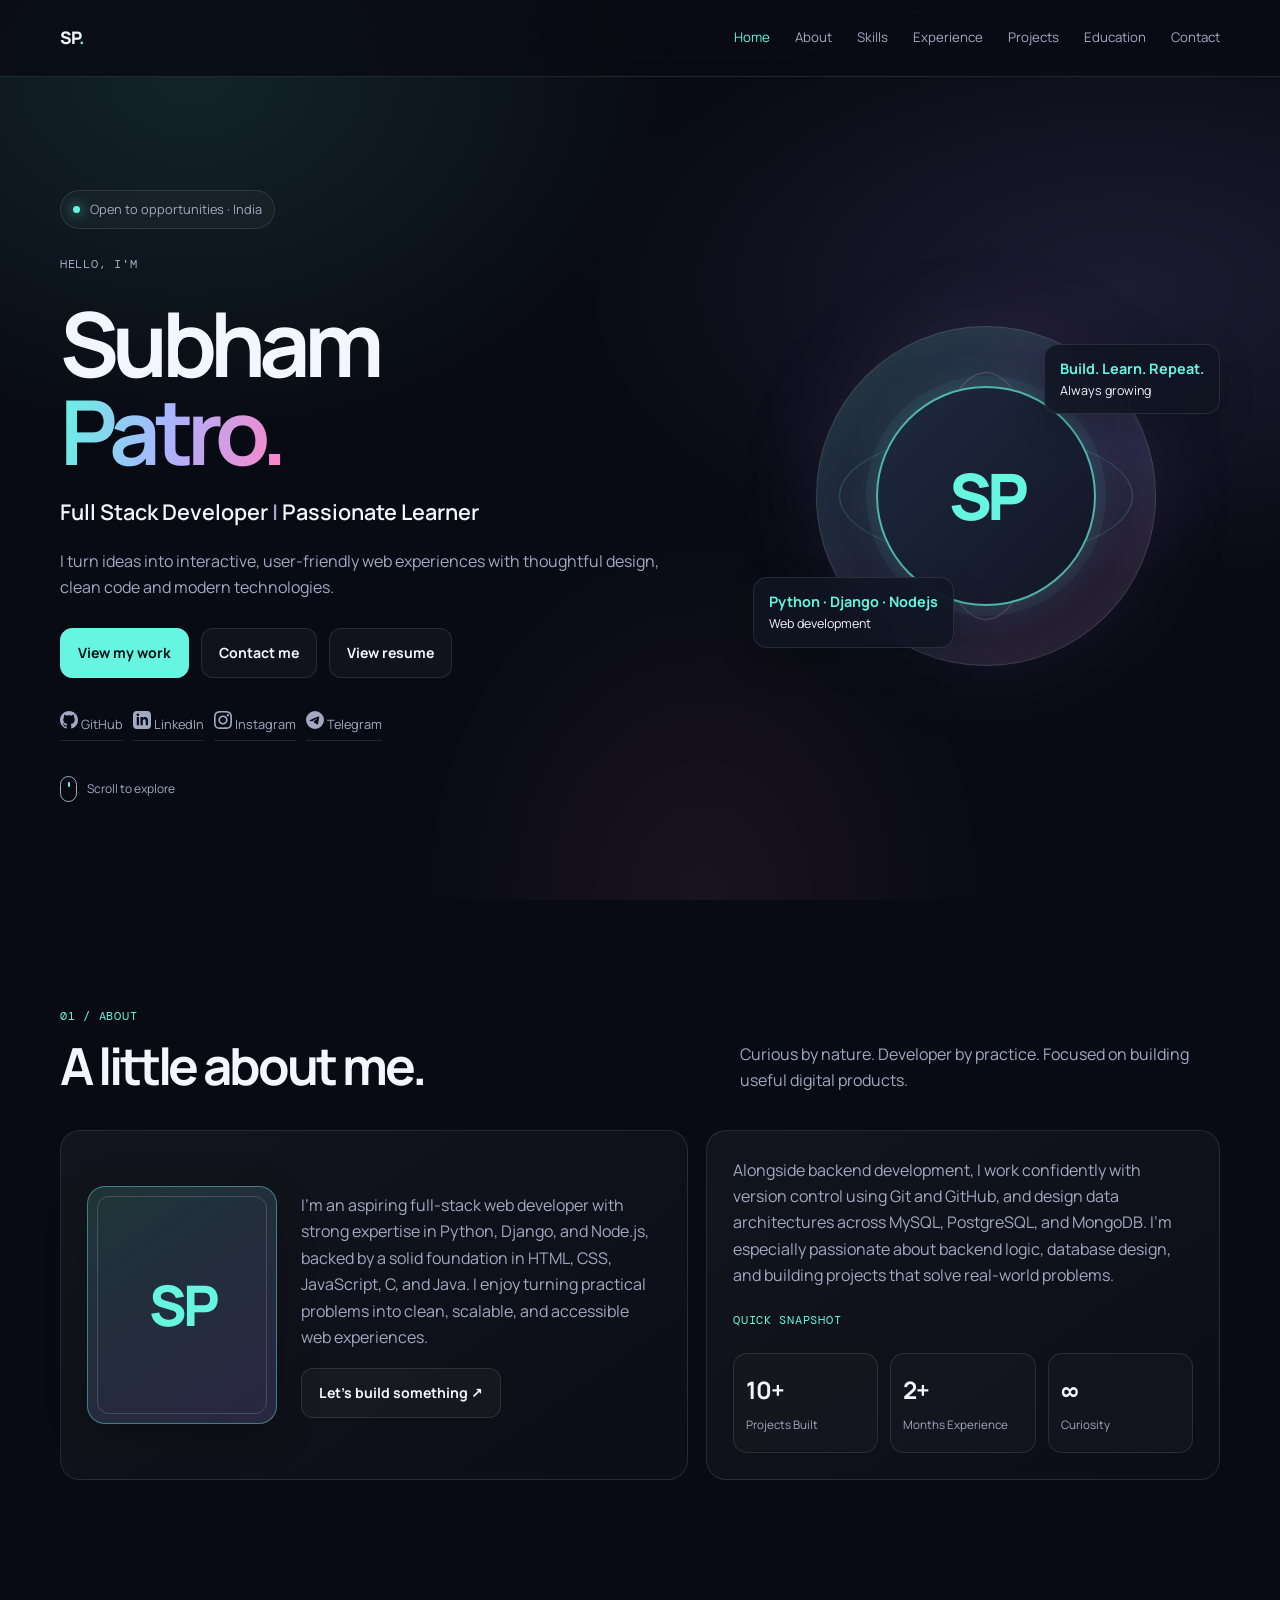
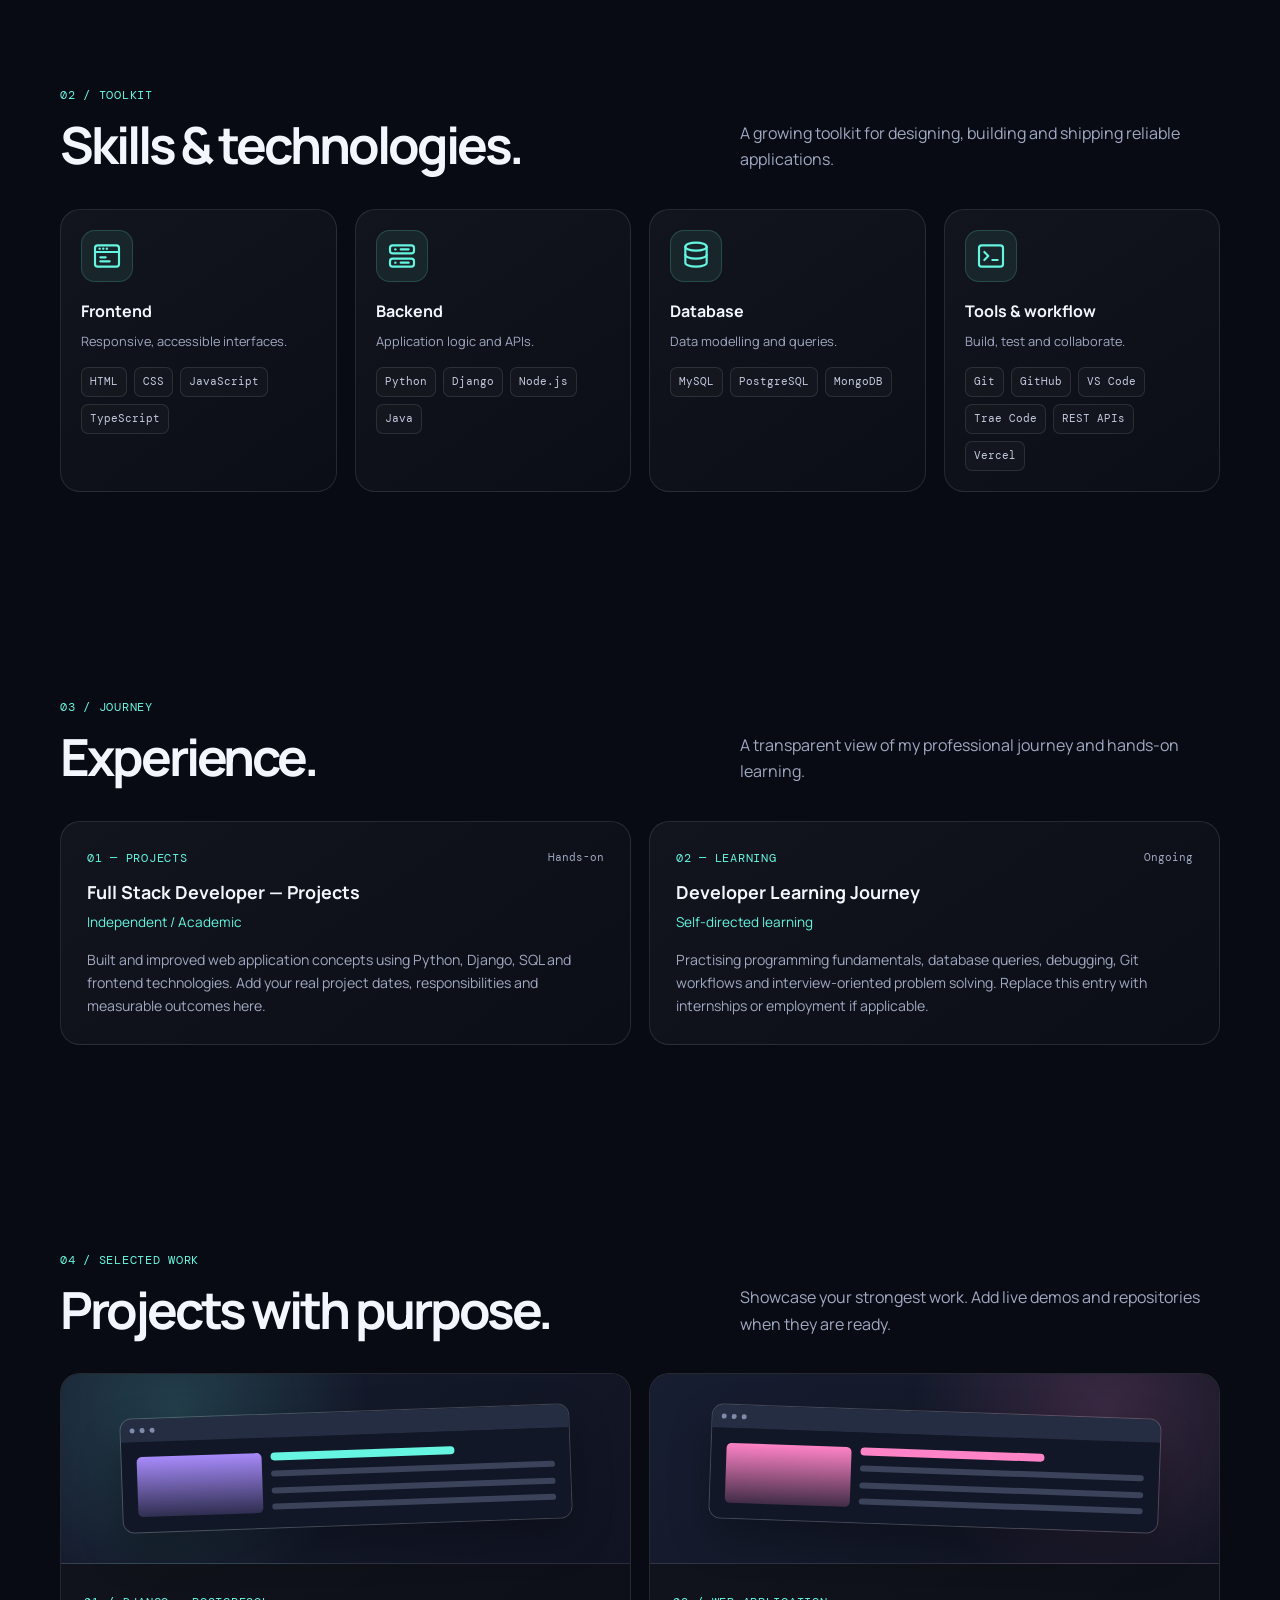
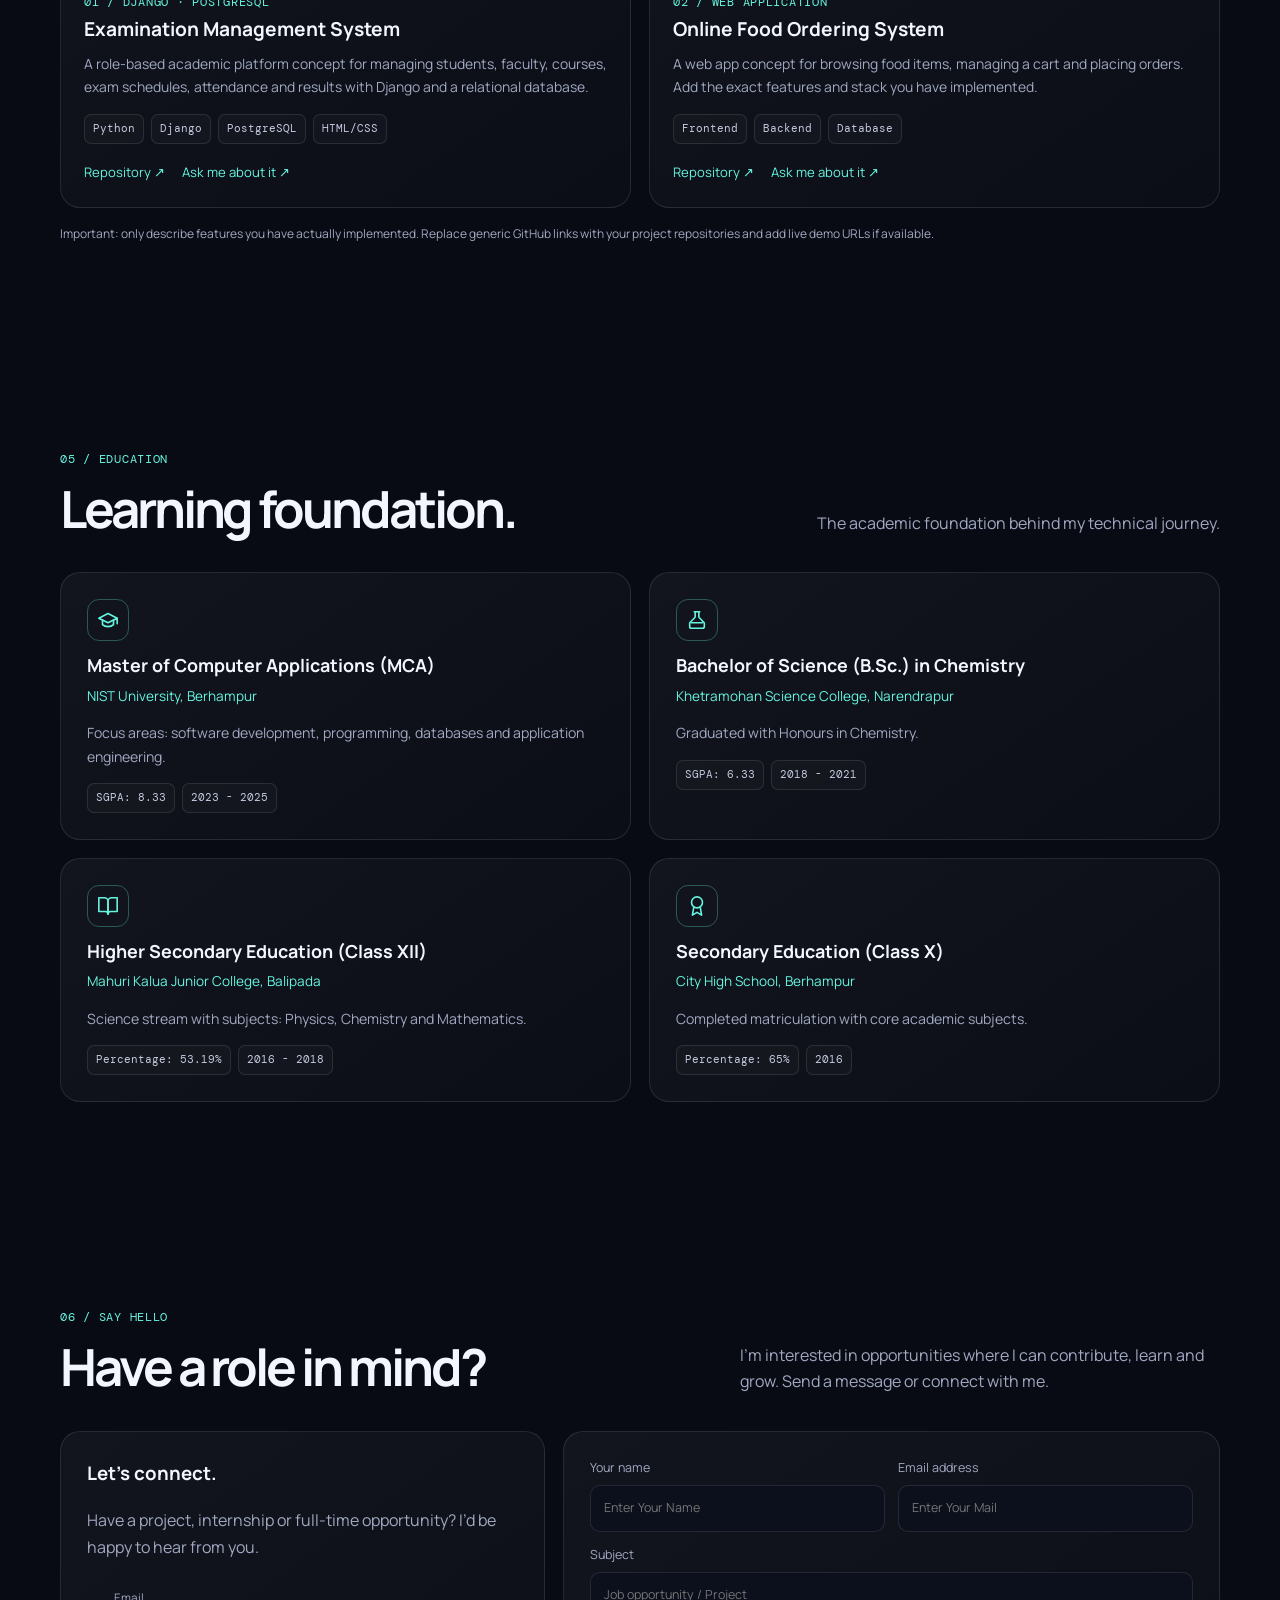
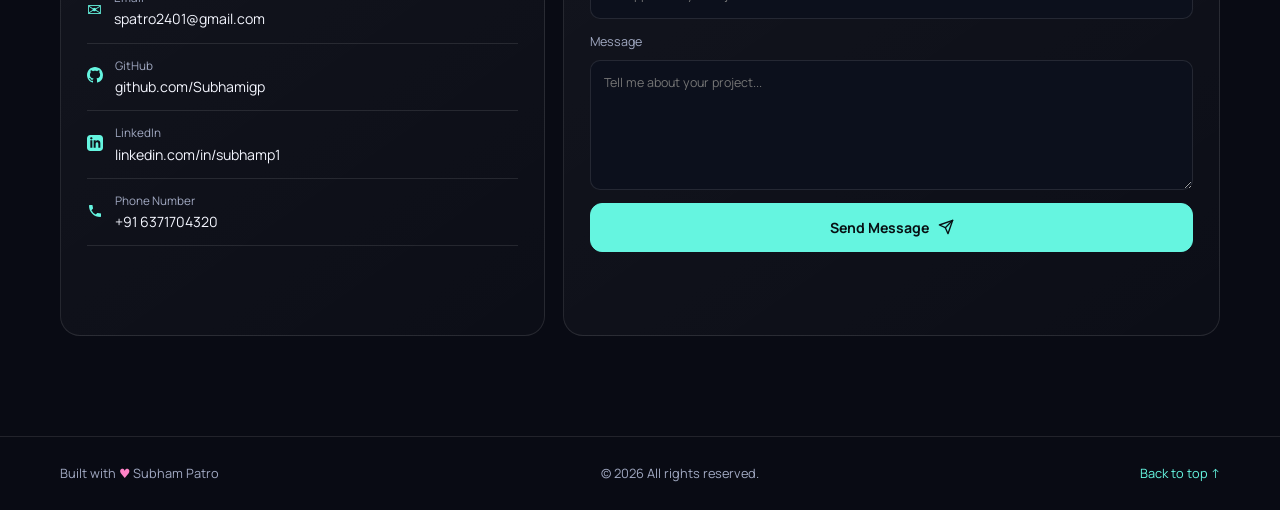
==== commit b52ecd83: "Correct Education Section" ====
--- a/index.html
+++ b/index.html
@@ -326,30 +326,91 @@
       </div>
     </section>
 
+    <!-- Education -->
     <section id="education">
       <div class="container reveal">
         <div class="section-head">
-          <div><span class="mono">05 / Education</span>
+          <div>
+            <span class="mono">05 / Education</span>
             <h2>Learning foundation.</h2>
           </div>
           <p class="section-intro">The academic foundation behind my technical journey.</p>
         </div>
+
         <div class="grid education-grid">
+          <!-- MCA -->
           <article class="timeline-card">
-            <div class="edu-mark">MCA</div>
-            <h3>Master of Computer Applications</h3>
+            <div class="edu-mark" aria-hidden="true">
+              <svg width="22" height="22" viewBox="0 0 24 24" fill="none" stroke="currentColor" stroke-width="1.75"
+                stroke-linecap="round" stroke-linejoin="round">
+                <path d="M22 10v6M2 10l10-5 10 5-10 5z"></path>
+                <path d="M6 12v5c3 3 9 3 12 0v-5"></path>
+              </svg>
+            </div>
+            <h3>Master of Computer Applications (MCA)</h3>
             <div class="org">NIST University, Berhampur</div>
             <p>Focus areas: software development, programming, databases and application engineering.</p>
-            <div class="tag-list"><span class="tag">SGPA: add final verified result</span><span class="tag">Add
-                graduation year</span></div>
-          </article>
+            <div class="tag-list">
+              <span class="tag">SGPA: 8.33</span>
+              <span class="tag">2023 - 2025</span>
+            </div>
+          </article>
+
+          <!-- B.Sc. -->
           <article class="timeline-card">
-            <div class="edu-mark">＋</div>
-            <h3>Certifications & Courses</h3>
-            <div class="org">Continuous learning</div>
-            <p>Add relevant courses, certifications, workshops or technical training. Include provider, completion date
-              and certificate link when available.</p>
-            <div class="tag-list"><span class="tag">Add certification</span><span class="tag">Add year</span></div>
+            <div class="edu-mark" aria-hidden="true">
+              <svg width="22" height="22" viewBox="0 0 24 24" fill="none" stroke="currentColor" stroke-width="1.75"
+                stroke-linecap="round" stroke-linejoin="round">
+                <path d="M9 3h6"></path>
+                <path
+                  d="M10 3v5.172a2 2 0 0 1-.586 1.414l-4.828 4.828A2 2 0 0 0 4 15.828V19a2 2 0 0 0 2 2h12a2 2 0 0 0 2-2v-3.172a2 2 0 0 0-.586-1.414l-4.828-4.828A2 2 0 0 1 14 8.172V3">
+                </path>
+                <path d="M6 15h12"></path>
+              </svg>
+            </div>
+            <h3>Bachelor of Science (B.Sc.) in Chemistry</h3>
+            <div class="org">Khetramohan Science College, Narendrapur</div>
+            <p>Graduated with Honours in Chemistry.</p>
+            <div class="tag-list">
+              <span class="tag">SGPA: 6.33</span>
+              <span class="tag">2018 - 2021</span>
+            </div>
+          </article>
+
+          <!-- +2 -->
+          <article class="timeline-card">
+            <div class="edu-mark" aria-hidden="true">
+              <svg width="22" height="22" viewBox="0 0 24 24" fill="none" stroke="currentColor" stroke-width="1.75"
+                stroke-linecap="round" stroke-linejoin="round">
+                <path d="M2 3h6a4 4 0 0 1 4 4v14a3 3 0 0 0-3-3H2z"></path>
+                <path d="M22 3h-6a4 4 0 0 0-4 4v14a3 3 0 0 1 3-3h7z"></path>
+              </svg>
+            </div>
+            <h3>Higher Secondary Education (Class XII)</h3>
+            <div class="org">Mahuri Kalua Junior College, Balipada</div>
+            <p>Science stream with subjects: Physics, Chemistry and Mathematics.</p>
+            <div class="tag-list">
+              <span class="tag">Percentage: 53.19%</span>
+              <span class="tag">2016 - 2018</span>
+            </div>
+          </article>
+
+          <!-- 10th -->
+          <article class="timeline-card">
+            <div class="edu-mark" aria-hidden="true">
+              <svg width="22" height="22" viewBox="0 0 24 24" fill="none" stroke="currentColor" stroke-width="1.75"
+                stroke-linecap="round" stroke-linejoin="round">
+                <circle cx="12" cy="8" r="6"></circle>
+                <path d="M15.477 12.89 17 22l-5-3-5 3 1.523-9.11"></path>
+              </svg>
+            </div>
+            <h3>Secondary Education (Class X)</h3>
+            <div class="org">City High School, Berhampur</div>
+            <p>Completed matriculation with core academic subjects.</p>
+            <div class="tag-list">
+              <span class="tag">Percentage: 65%</span>
+              <span class="tag">2016</span>
+            </div>
           </article>
         </div>
       </div>
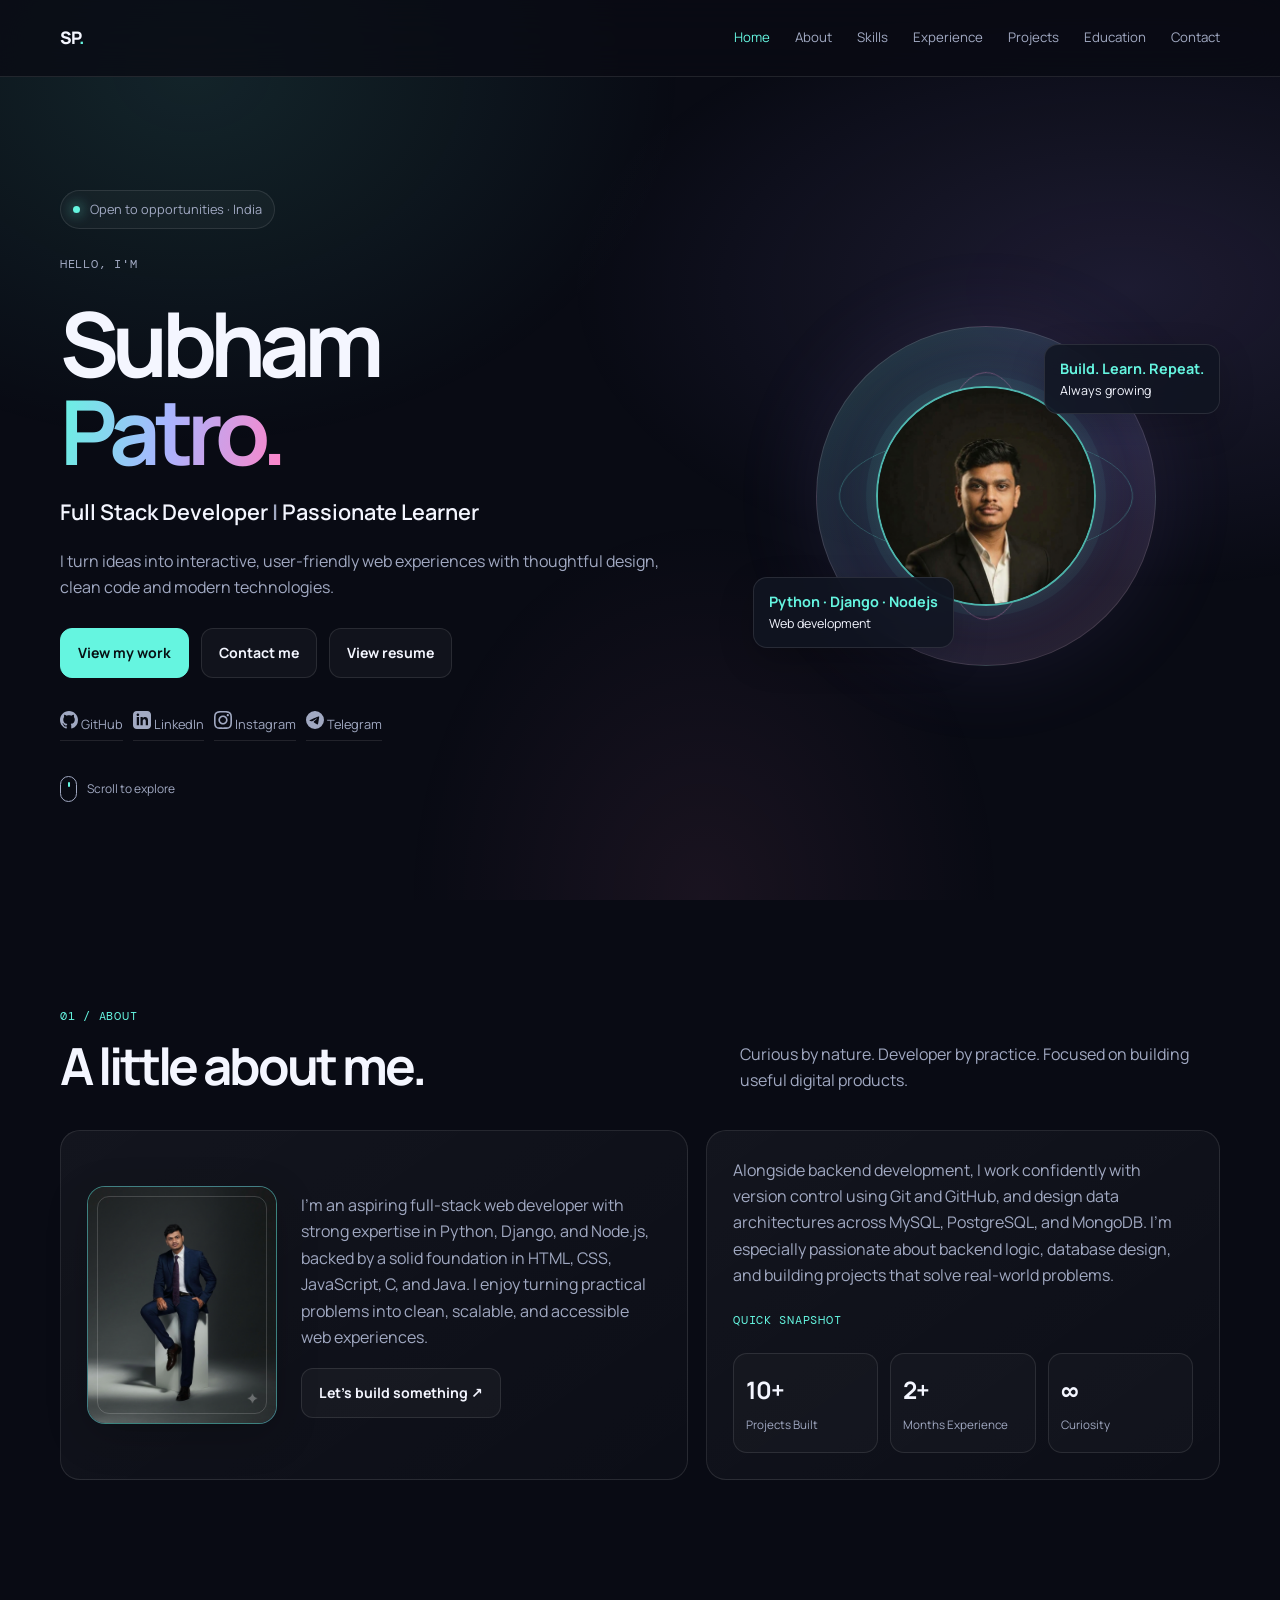
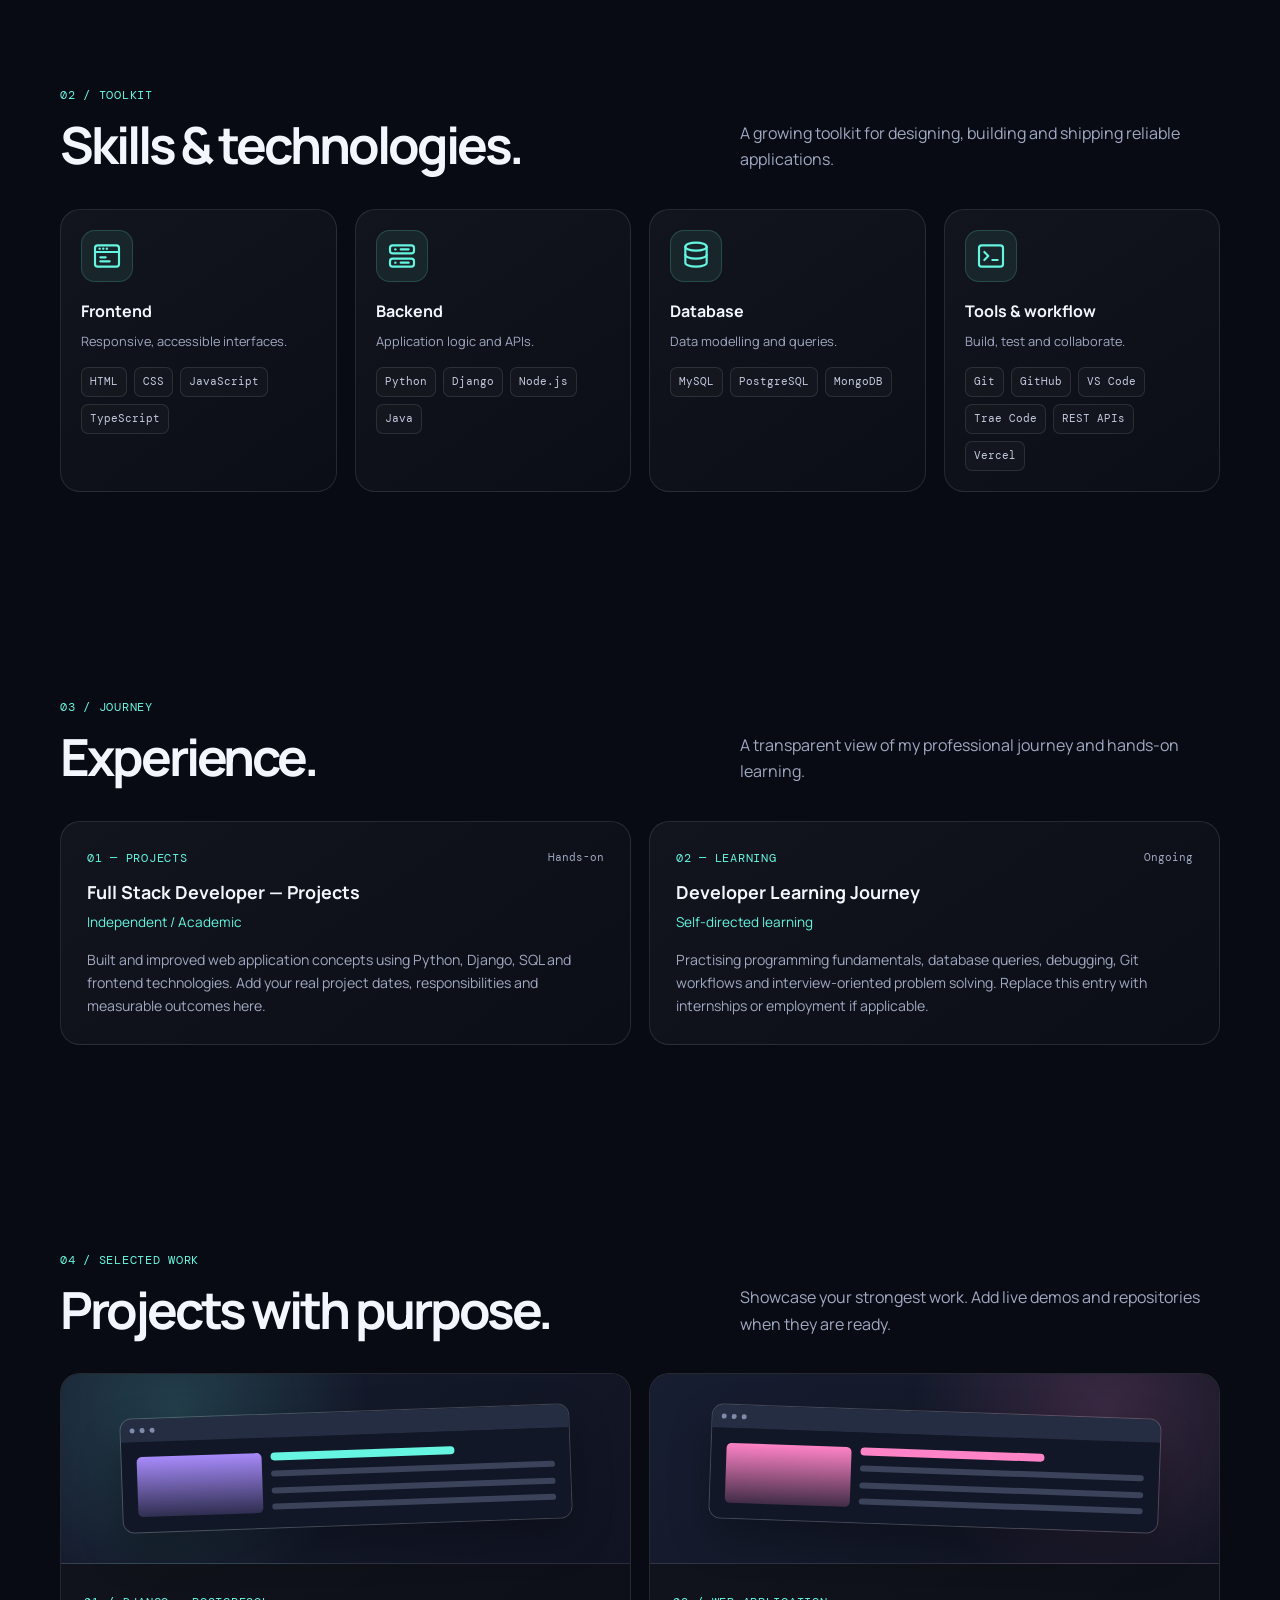
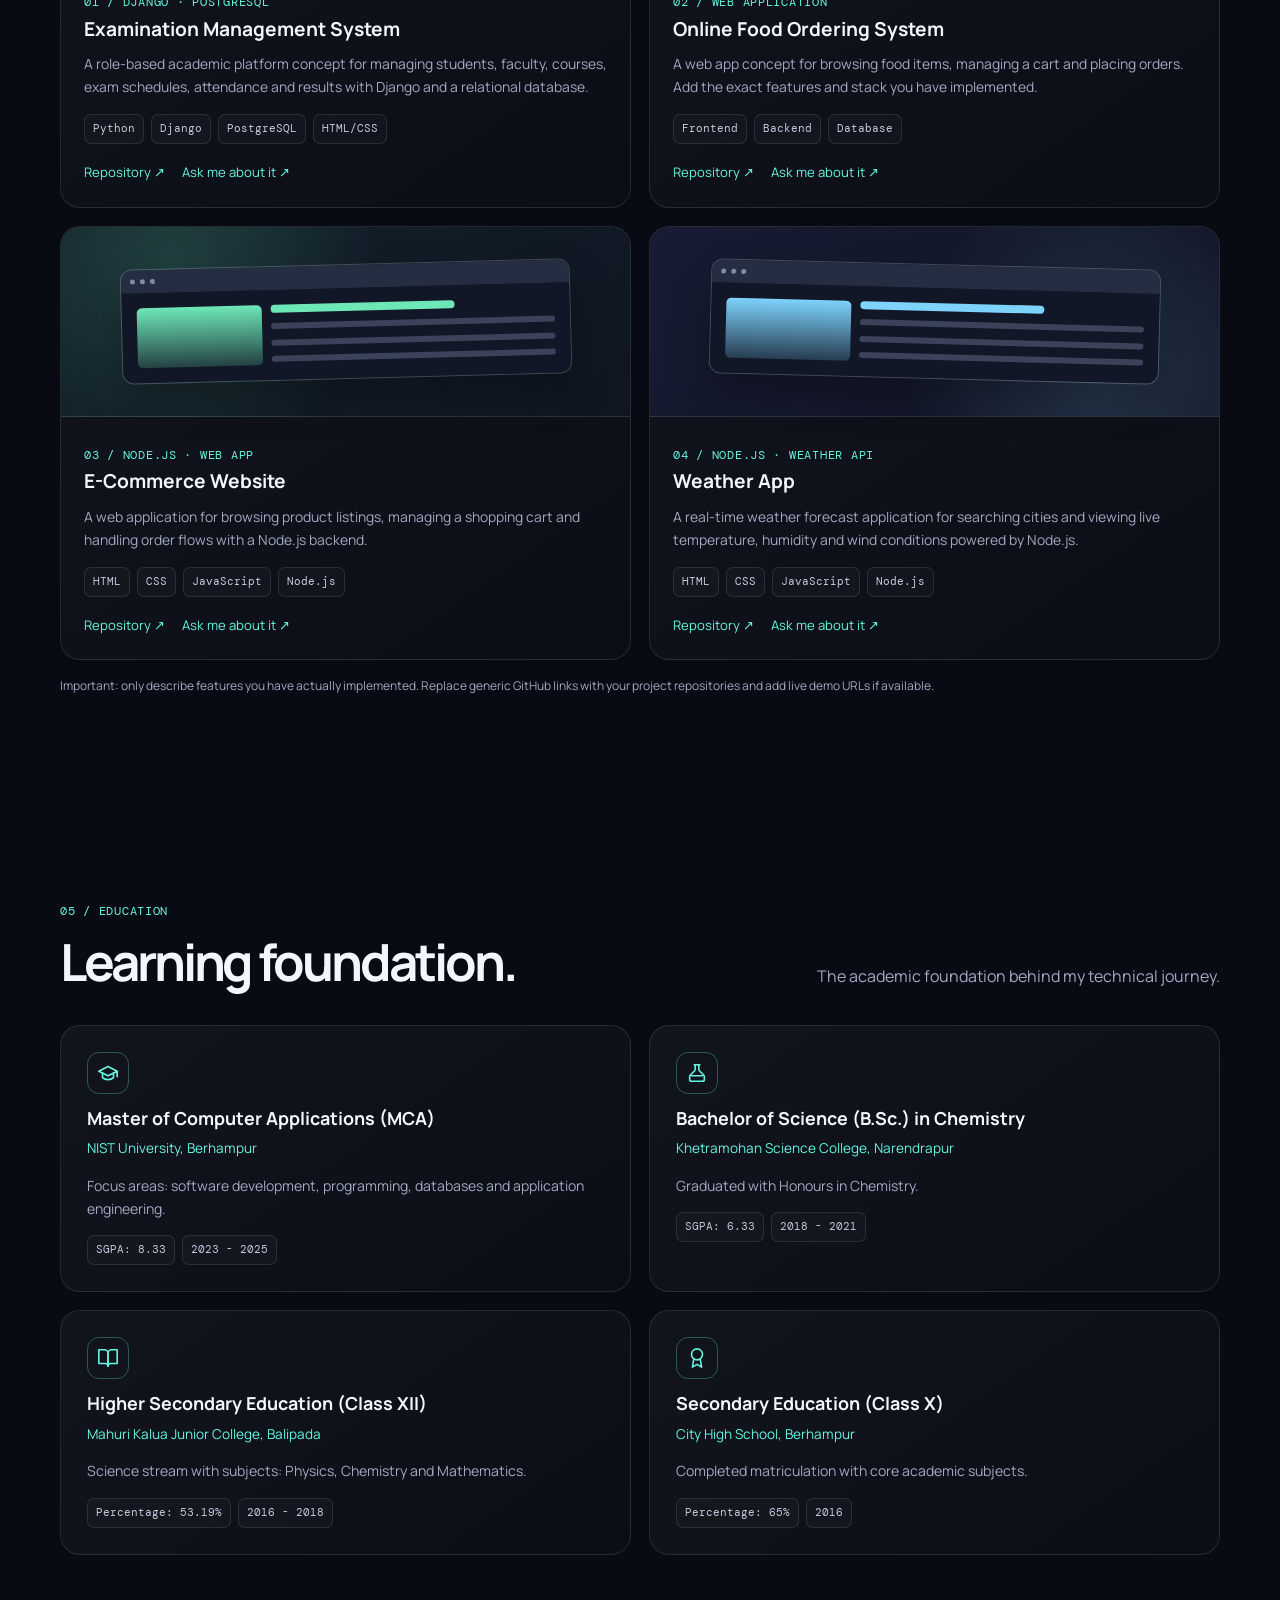
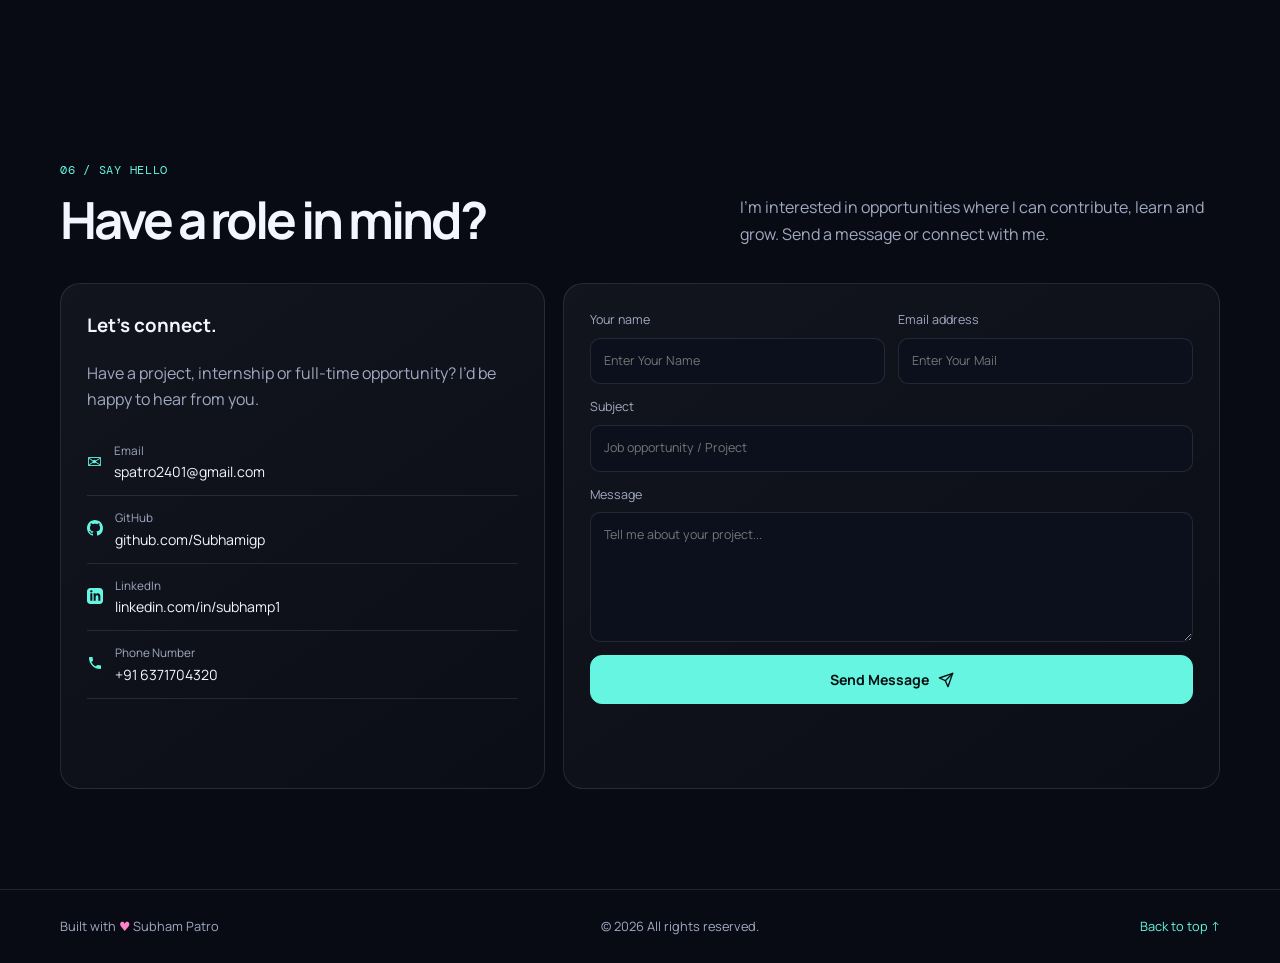
==== commit 49af9255: "Fix Project Section" ====
--- a/index.html
+++ b/index.html
@@ -268,15 +268,18 @@
       </div>
     </section>
 
+    <!-- projects -->
     <section id="projects">
       <div class="container reveal">
         <div class="section-head">
-          <div><span class="mono">04 / Selected work</span>
+          <div>
+            <span class="mono">04 / Selected work</span>
             <h2>Projects with purpose.</h2>
           </div>
           <p class="section-intro">Showcase your strongest work. Add live demos and repositories when they are ready.
           </p>
         </div>
+
         <div class="grid projects-grid">
           <article class="project-card">
             <div class="project-art">
@@ -288,16 +291,24 @@
                 </div>
               </div>
             </div>
-            <div class="project-content"><span class="mono">01 / Django · PostgreSQL</span>
+            <div class="project-content">
+              <span class="mono">01 / Django · PostgreSQL</span>
               <h3>Examination Management System</h3>
               <p>A role-based academic platform concept for managing students, faculty, courses, exam schedules,
                 attendance and results with Django and a relational database.</p>
-              <div class="tag-list"><span class="tag">Python</span><span class="tag">Django</span><span
-                  class="tag">PostgreSQL</span><span class="tag">HTML/CSS</span></div>
-              <div class="project-links"><a href="https://github.com/" target="_blank" rel="noopener">Repository ↗</a><a
-                  href="#contact">Ask me about it ↗</a></div>
-            </div>
-          </article>
+              <div class="tag-list">
+                <span class="tag">Python</span>
+                <span class="tag">Django</span>
+                <span class="tag">PostgreSQL</span>
+                <span class="tag">HTML/CSS</span>
+              </div>
+              <div class="project-links">
+                <a href="https://github.com/" target="_blank" rel="noopener">Repository ↗</a>
+                <a href="#contact">Ask me about it ↗</a>
+              </div>
+            </div>
+          </article>
+
           <article class="project-card">
             <div class="project-art"
               style="background:radial-gradient(circle at 80% 20%,rgba(255,131,199,.17),transparent 40%),linear-gradient(135deg,#171e31,#101321)">
@@ -310,17 +321,84 @@
                 </div>
               </div>
             </div>
-            <div class="project-content"><span class="mono">02 / Web application</span>
+            <div class="project-content">
+              <span class="mono">02 / Web application</span>
               <h3>Online Food Ordering System</h3>
               <p>A web app concept for browsing food items, managing a cart and placing orders. Add the exact features
                 and stack you have implemented.</p>
-              <div class="tag-list"><span class="tag">Frontend</span><span class="tag">Backend</span><span
-                  class="tag">Database</span></div>
-              <div class="project-links"><a href="https://github.com/" target="_blank" rel="noopener">Repository ↗</a><a
-                  href="#contact">Ask me about it ↗</a></div>
-            </div>
-          </article>
-        </div>
+              <div class="tag-list">
+                <span class="tag">Frontend</span>
+                <span class="tag">Backend</span>
+                <span class="tag">Database</span>
+              </div>
+              <div class="project-links">
+                <a href="https://github.com/" target="_blank" rel="noopener">Repository ↗</a>
+                <a href="#contact">Ask me about it ↗</a>
+              </div>
+            </div>
+          </article>
+
+          <article class="project-card">
+            <div class="project-art"
+              style="background:radial-gradient(circle at 20% 20%,rgba(110,231,183,.16),transparent 42%),linear-gradient(135deg,#13222b,#0f1622)">
+              <div class="mock-window" style="transform:rotate(-1.5deg)">
+                <div class="mock-bar"><i></i><i></i><i></i></div>
+                <div class="mock-body">
+                  <div class="mock-side" style="background:linear-gradient(#6ee7b7,rgba(110,231,183,.2))"></div>
+                  <div class="mock-content"><b style="background:#6ee7b7"></b><span></span><span></span><span></span>
+                  </div>
+                </div>
+              </div>
+            </div>
+            <div class="project-content">
+              <span class="mono">03 / Node.js · Web app</span>
+              <h3>E-Commerce Website</h3>
+              <p>A web application for browsing product listings, managing a shopping cart and handling order flows with
+                a Node.js backend.</p>
+              <div class="tag-list">
+                <span class="tag">HTML</span>
+                <span class="tag">CSS</span>
+                <span class="tag">JavaScript</span>
+                <span class="tag">Node.js</span>
+              </div>
+              <div class="project-links">
+                <a href="https://github.com/" target="_blank" rel="noopener">Repository ↗</a>
+                <a href="#contact">Ask me about it ↗</a>
+              </div>
+            </div>
+          </article>
+
+          <article class="project-card">
+            <div class="project-art"
+              style="background:radial-gradient(circle at 80% 80%,rgba(125,211,252,.18),transparent 42%),linear-gradient(135deg,#181c34,#101322)">
+              <div class="mock-window" style="transform:rotate(1.5deg)">
+                <div class="mock-bar"><i></i><i></i><i></i></div>
+                <div class="mock-body">
+                  <div class="mock-side" style="background:linear-gradient(#7dd3fc,rgba(125,211,252,.2))"></div>
+                  <div class="mock-content"><b style="background:#7dd3fc"></b><span></span><span></span><span></span>
+                  </div>
+                </div>
+              </div>
+            </div>
+            <div class="project-content">
+              <span class="mono">04 / Node.js · Weather API</span>
+              <h3>Weather App</h3>
+              <p>A real-time weather forecast application for searching cities and viewing live temperature, humidity
+                and wind conditions powered by Node.js.</p>
+              <div class="tag-list">
+                <span class="tag">HTML</span>
+                <span class="tag">CSS</span>
+                <span class="tag">JavaScript</span>
+                <span class="tag">Node.js</span>
+              </div>
+              <div class="project-links">
+                <a href="https://github.com/" target="_blank" rel="noopener">Repository ↗</a>
+                <a href="#contact">Ask me about it ↗</a>
+              </div>
+            </div>
+          </article>
+        </div>
+
         <p class="form-note" style="margin-top:16px">Important: only describe features you have actually implemented.
           Replace generic GitHub links with your project repositories and add live demo URLs if available.</p>
       </div>
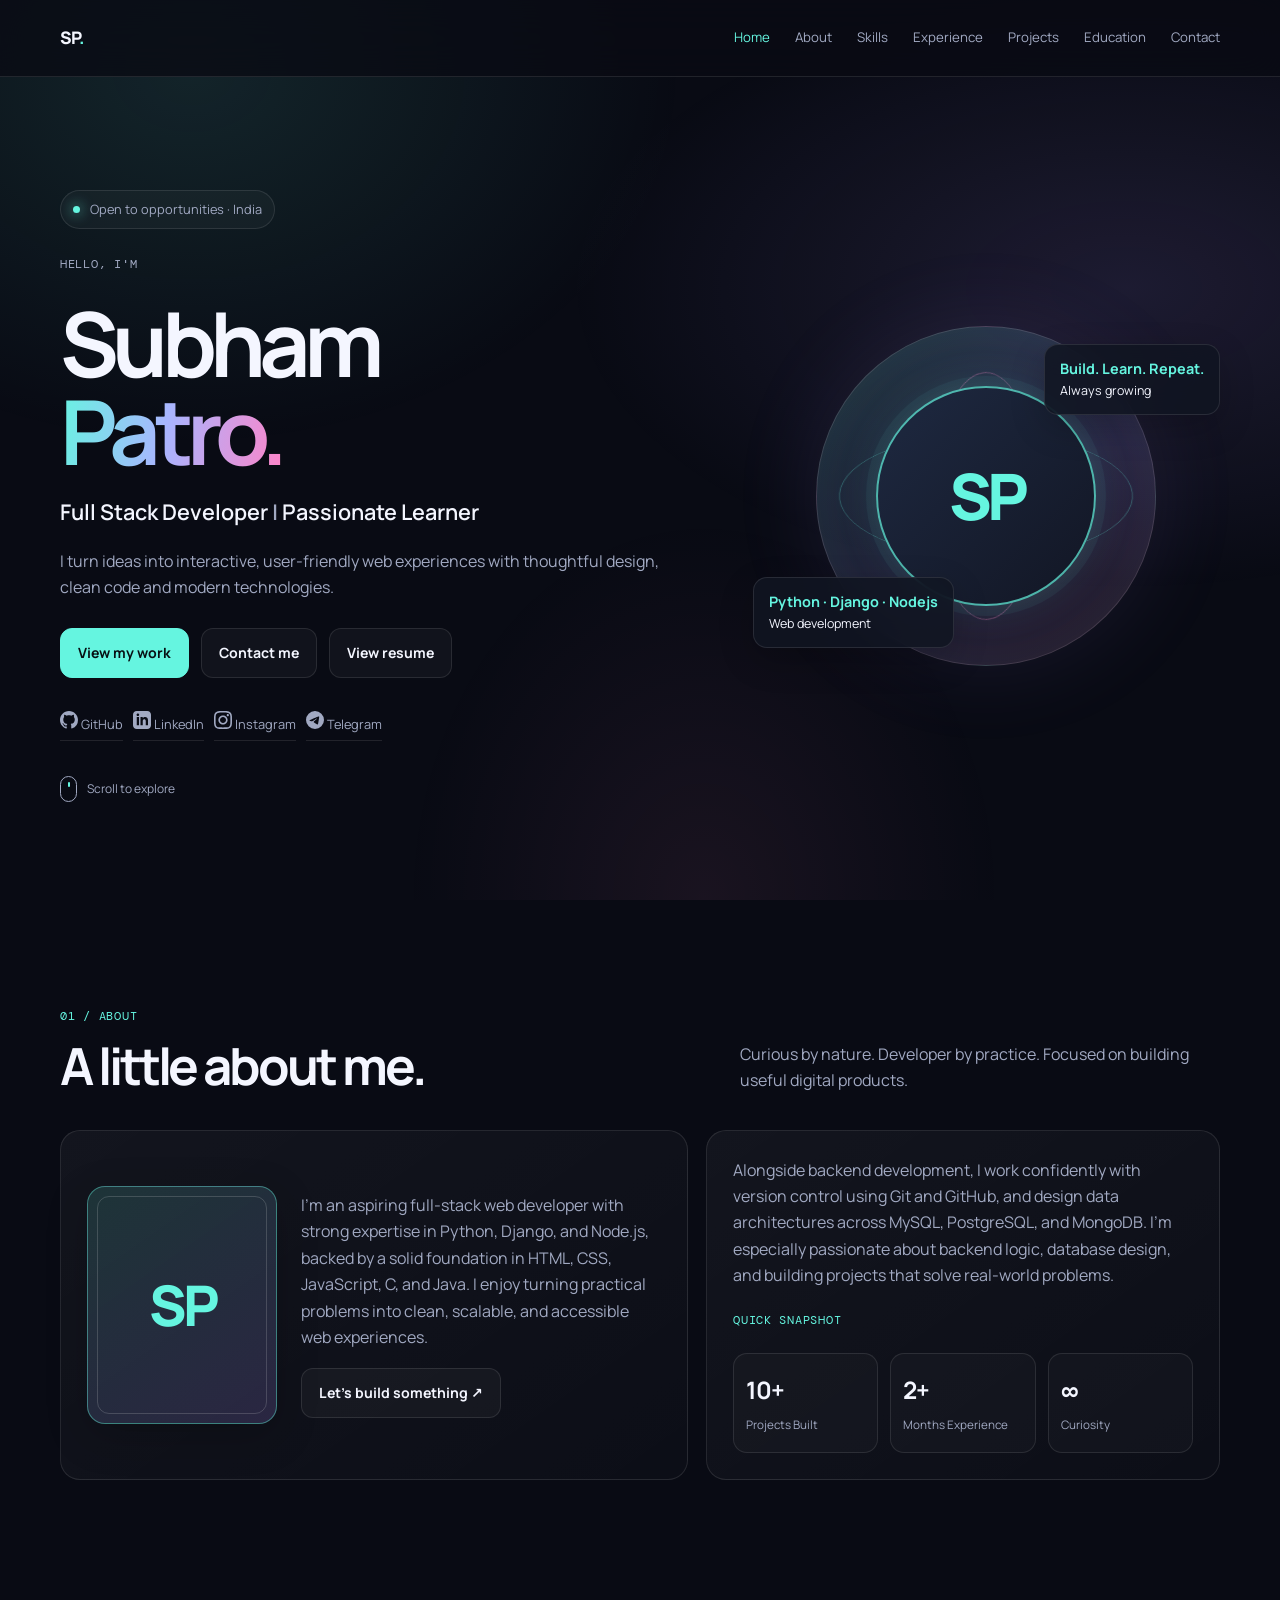
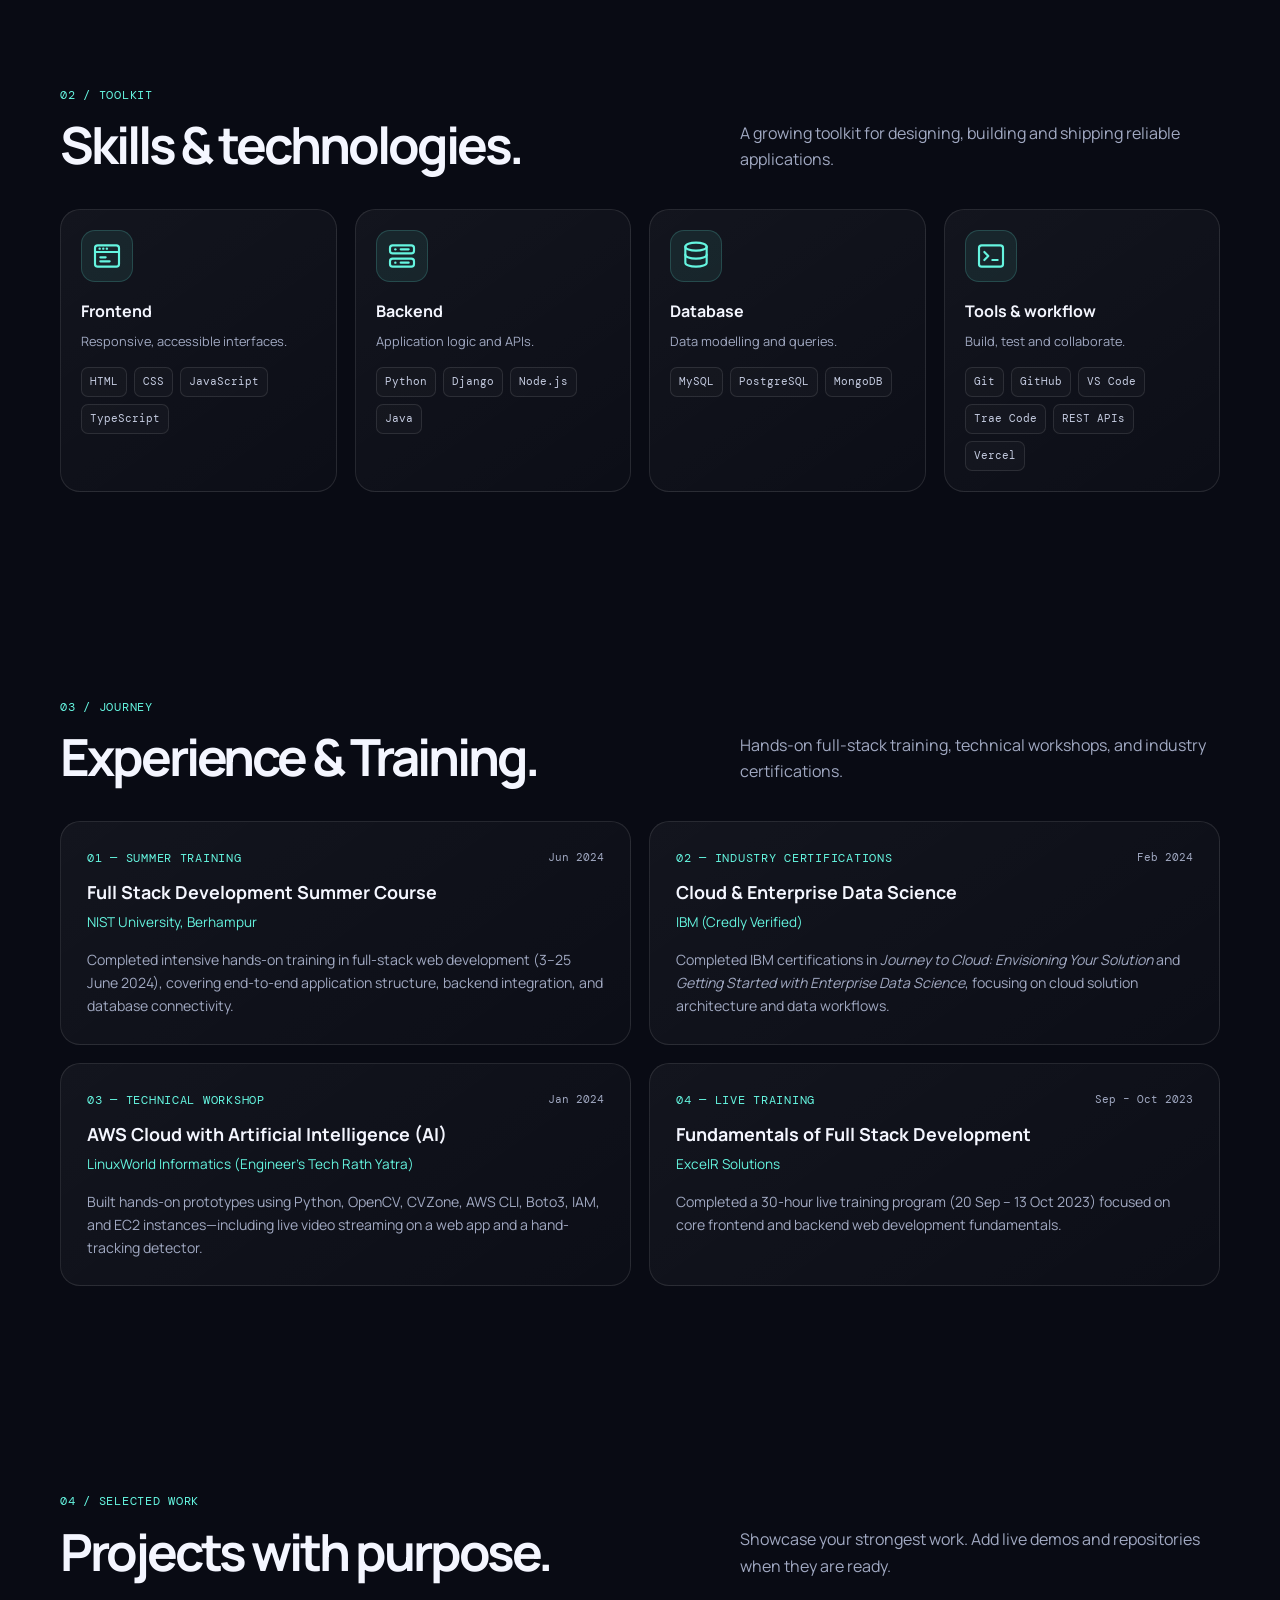
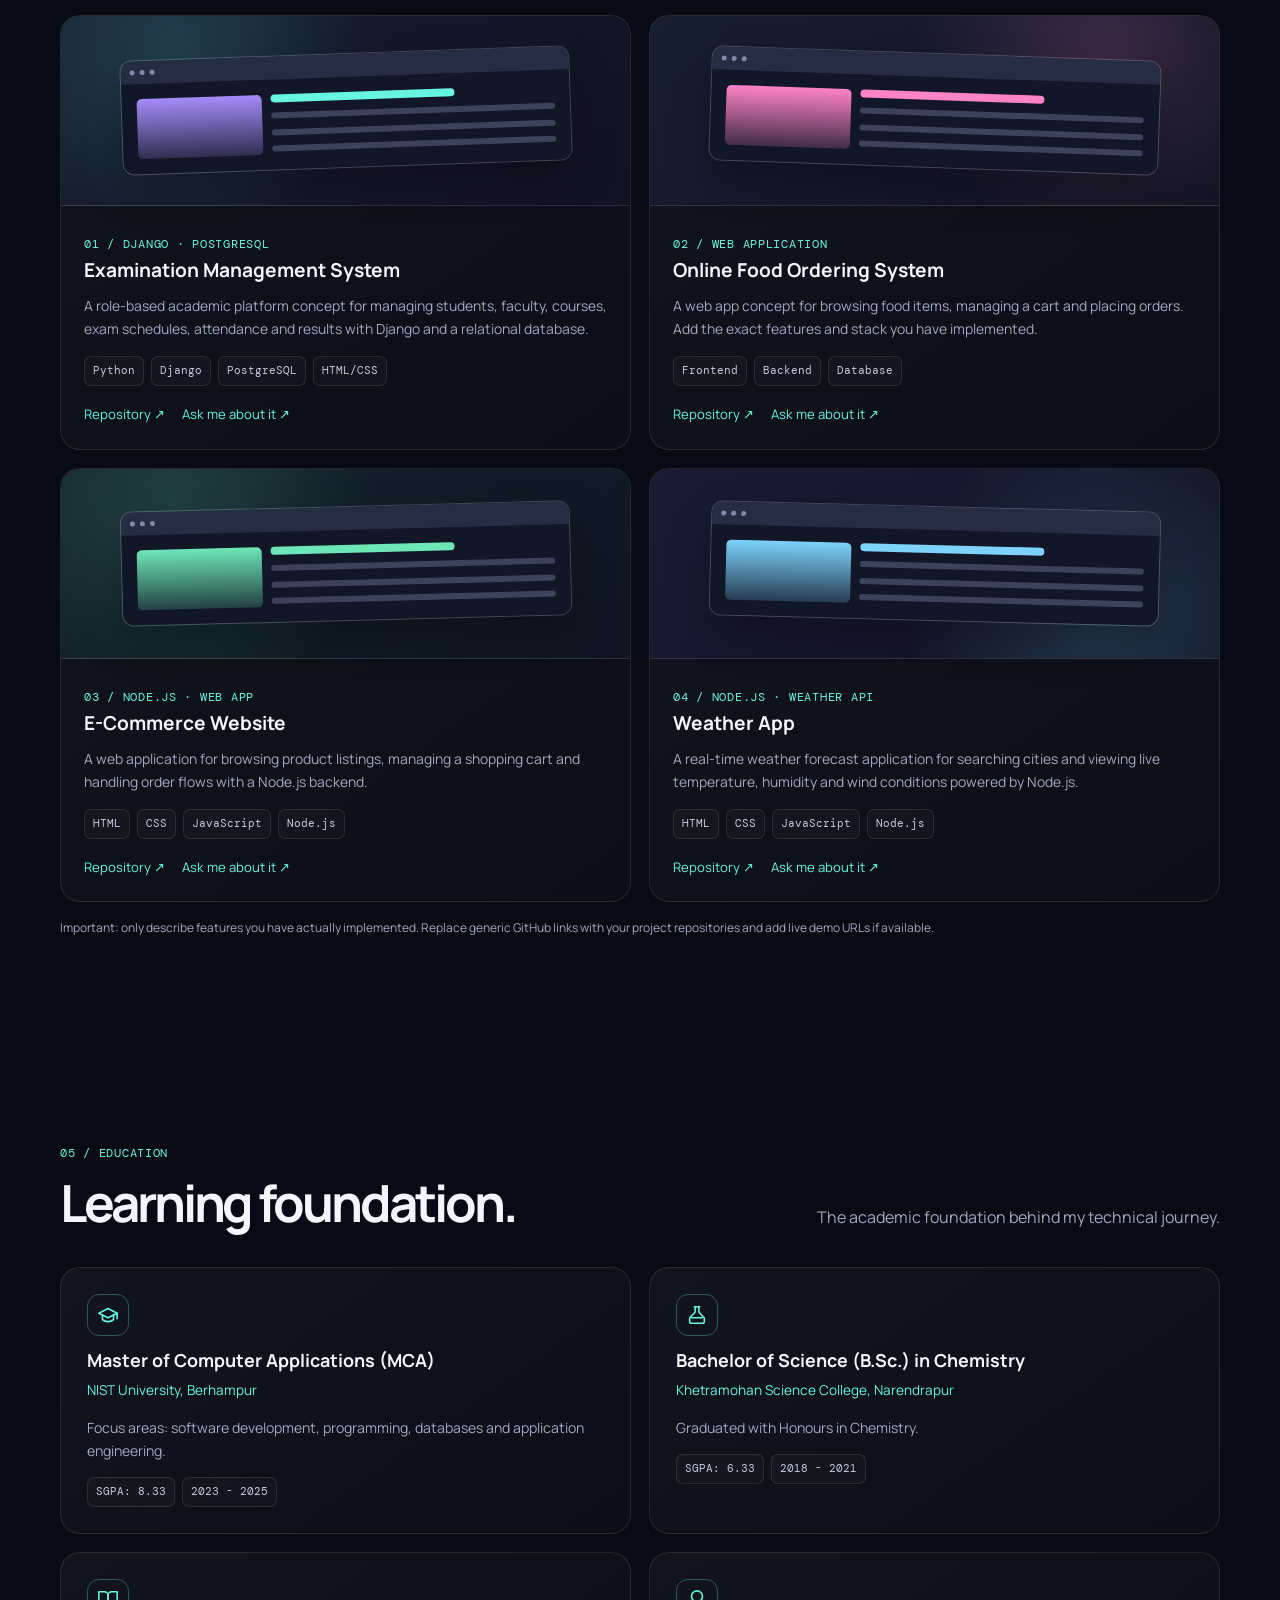
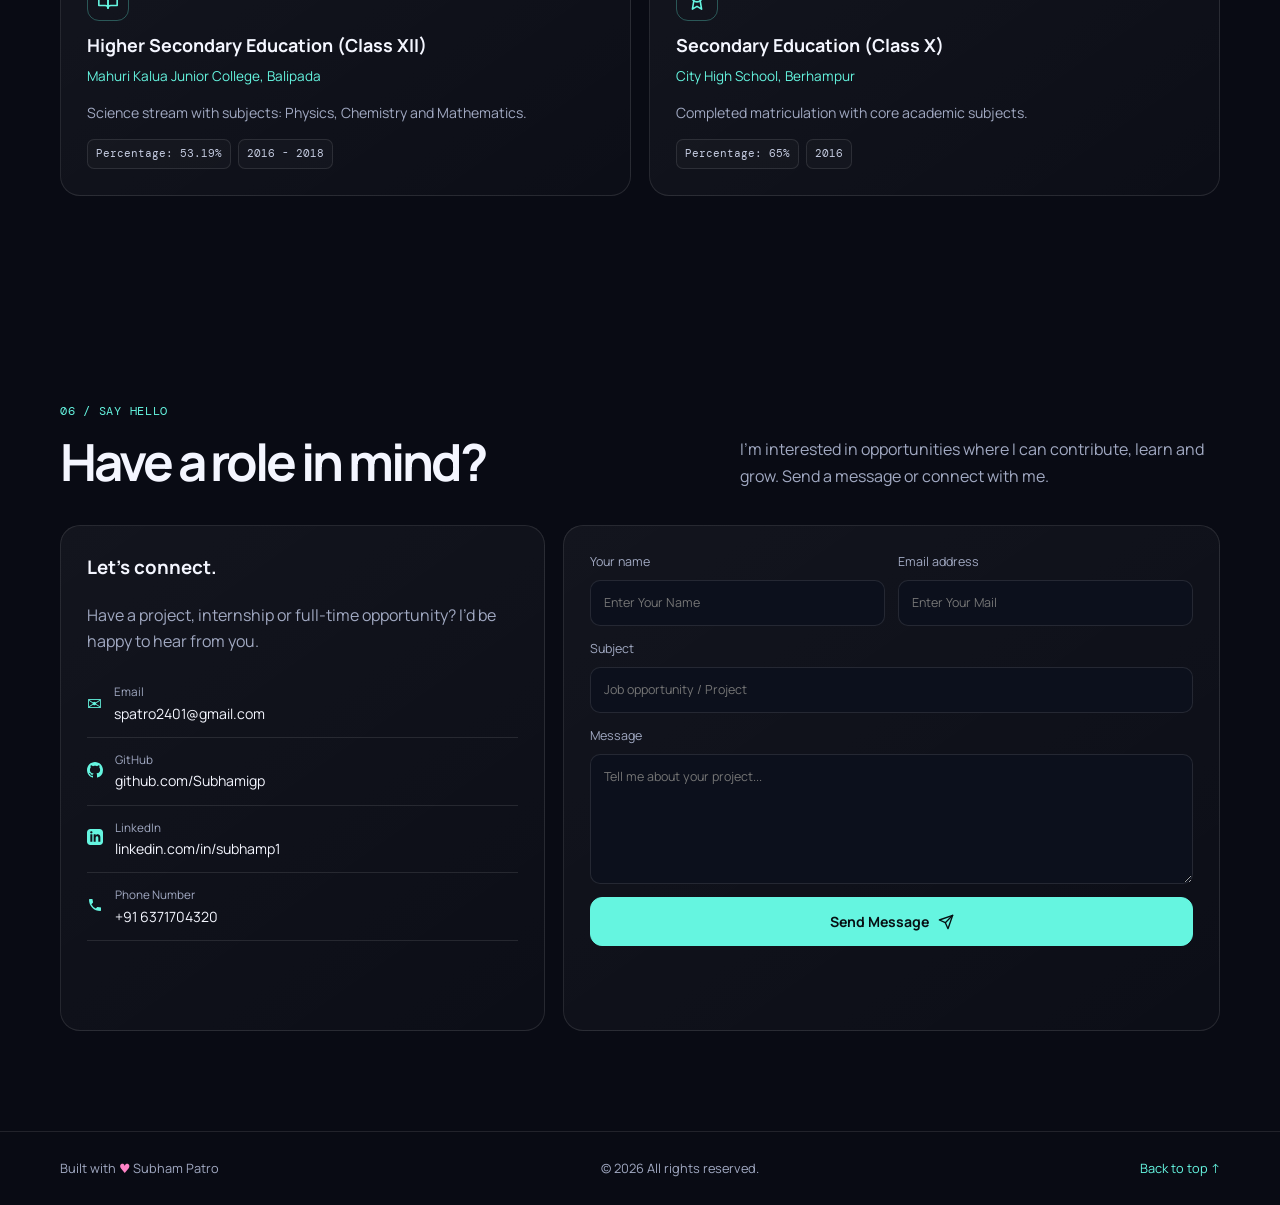
==== commit 37556c0c: "Fix Experience & Training Sections" ====
--- a/index.html
+++ b/index.html
@@ -241,28 +241,61 @@
       </div>
     </section>
 
+    <!-- Experience -->
     <section id="experience">
       <div class="container reveal">
         <div class="section-head">
-          <div><span class="mono">03 / Journey</span>
-            <h2>Experience.</h2>
-          </div>
-          <p class="section-intro">A transparent view of my professional journey and hands-on learning.</p>
-        </div>
+          <div>
+            <span class="mono">03 / Journey</span>
+            <h2>Experience & Training.</h2>
+          </div>
+          <p class="section-intro">Hands-on full-stack training, technical workshops, and industry certifications.</p>
+        </div>
+
         <div class="grid timeline">
           <article class="timeline-card">
-            <div class="timeline-top"><span class="mono">01 — Projects</span><span class="date">Hands-on</span></div>
-            <h3>Full Stack Developer — Projects</h3>
-            <div class="org">Independent / Academic</div>
-            <p>Built and improved web application concepts using Python, Django, SQL and frontend technologies. Add your
-              real project dates, responsibilities and measurable outcomes here.</p>
-          </article>
-          <article class="timeline-card">
-            <div class="timeline-top"><span class="mono">02 — Learning</span><span class="date">Ongoing</span></div>
-            <h3>Developer Learning Journey</h3>
-            <div class="org">Self-directed learning</div>
-            <p>Practising programming fundamentals, database queries, debugging, Git workflows and interview-oriented
-              problem solving. Replace this entry with internships or employment if applicable.</p>
+            <div class="timeline-top">
+              <span class="mono">01 — Summer Training</span>
+              <span class="date">Jun 2024</span>
+            </div>
+            <h3>Full Stack Development Summer Course</h3>
+            <div class="org">NIST University, Berhampur</div>
+            <p>Completed intensive hands-on training in full-stack web development (3–25 June 2024), covering end-to-end
+              application structure, backend integration, and database connectivity.</p>
+          </article>
+
+          <article class="timeline-card">
+            <div class="timeline-top">
+              <span class="mono">02 — Industry Certifications</span>
+              <span class="date">Feb 2024</span>
+            </div>
+            <h3>Cloud & Enterprise Data Science</h3>
+            <div class="org">IBM (Credly Verified)</div>
+            <p>Completed IBM certifications in <em>Journey to Cloud: Envisioning Your Solution</em> and <em>Getting
+                Started with Enterprise Data Science</em>, focusing on cloud solution architecture and data workflows.
+            </p>
+          </article>
+
+          <article class="timeline-card">
+            <div class="timeline-top">
+              <span class="mono">03 — Technical Workshop</span>
+              <span class="date">Jan 2024</span>
+            </div>
+            <h3>AWS Cloud with Artificial Intelligence (AI)</h3>
+            <div class="org">LinuxWorld Informatics (Engineer's Tech Rath Yatra)</div>
+            <p>Built hands-on prototypes using Python, OpenCV, CVZone, AWS CLI, Boto3, IAM, and EC2 instances—including
+              live video streaming on a web app and a hand-tracking detector.</p>
+          </article>
+
+          <article class="timeline-card">
+            <div class="timeline-top">
+              <span class="mono">04 — Live Training</span>
+              <span class="date">Sep – Oct 2023</span>
+            </div>
+            <h3>Fundamentals of Full Stack Development</h3>
+            <div class="org">ExcelR Solutions</div>
+            <p>Completed a 30-hour live training program (20 Sep – 13 Oct 2023) focused on core frontend and backend web
+              development fundamentals.</p>
           </article>
         </div>
       </div>
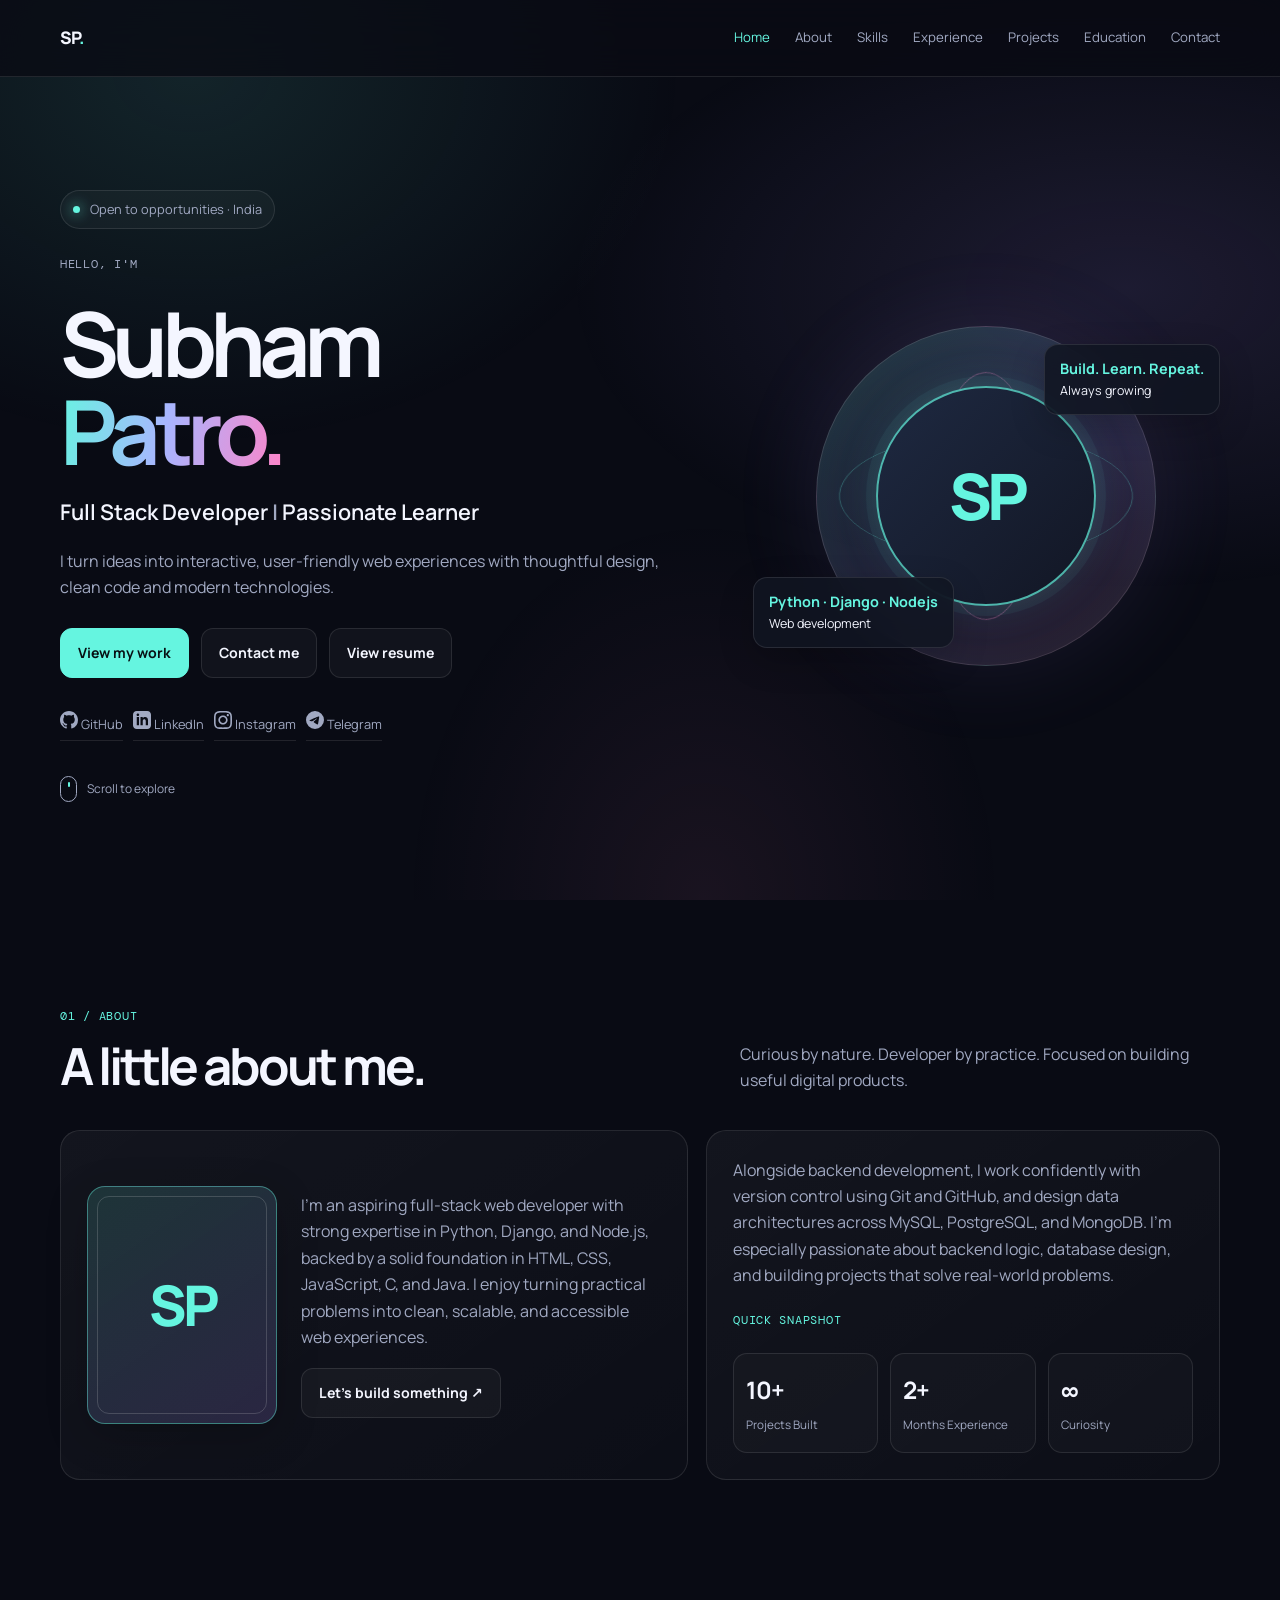
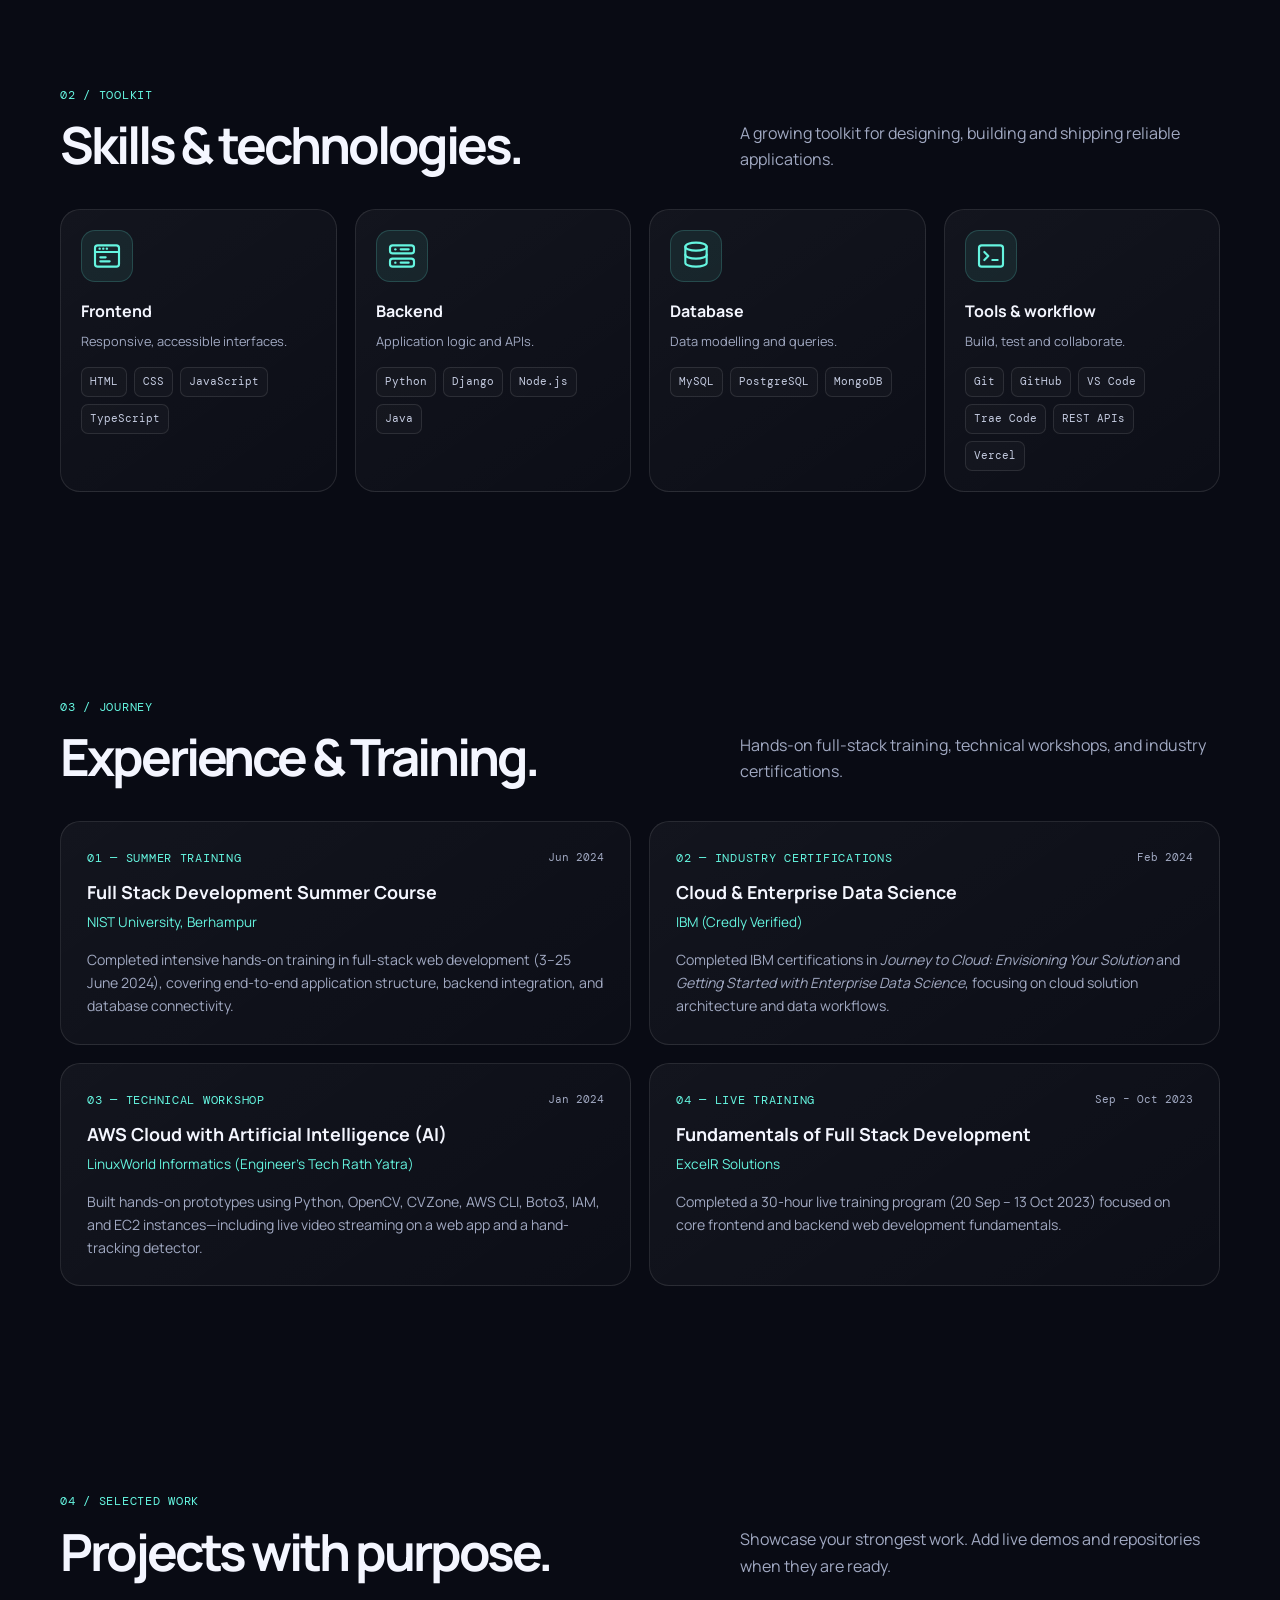
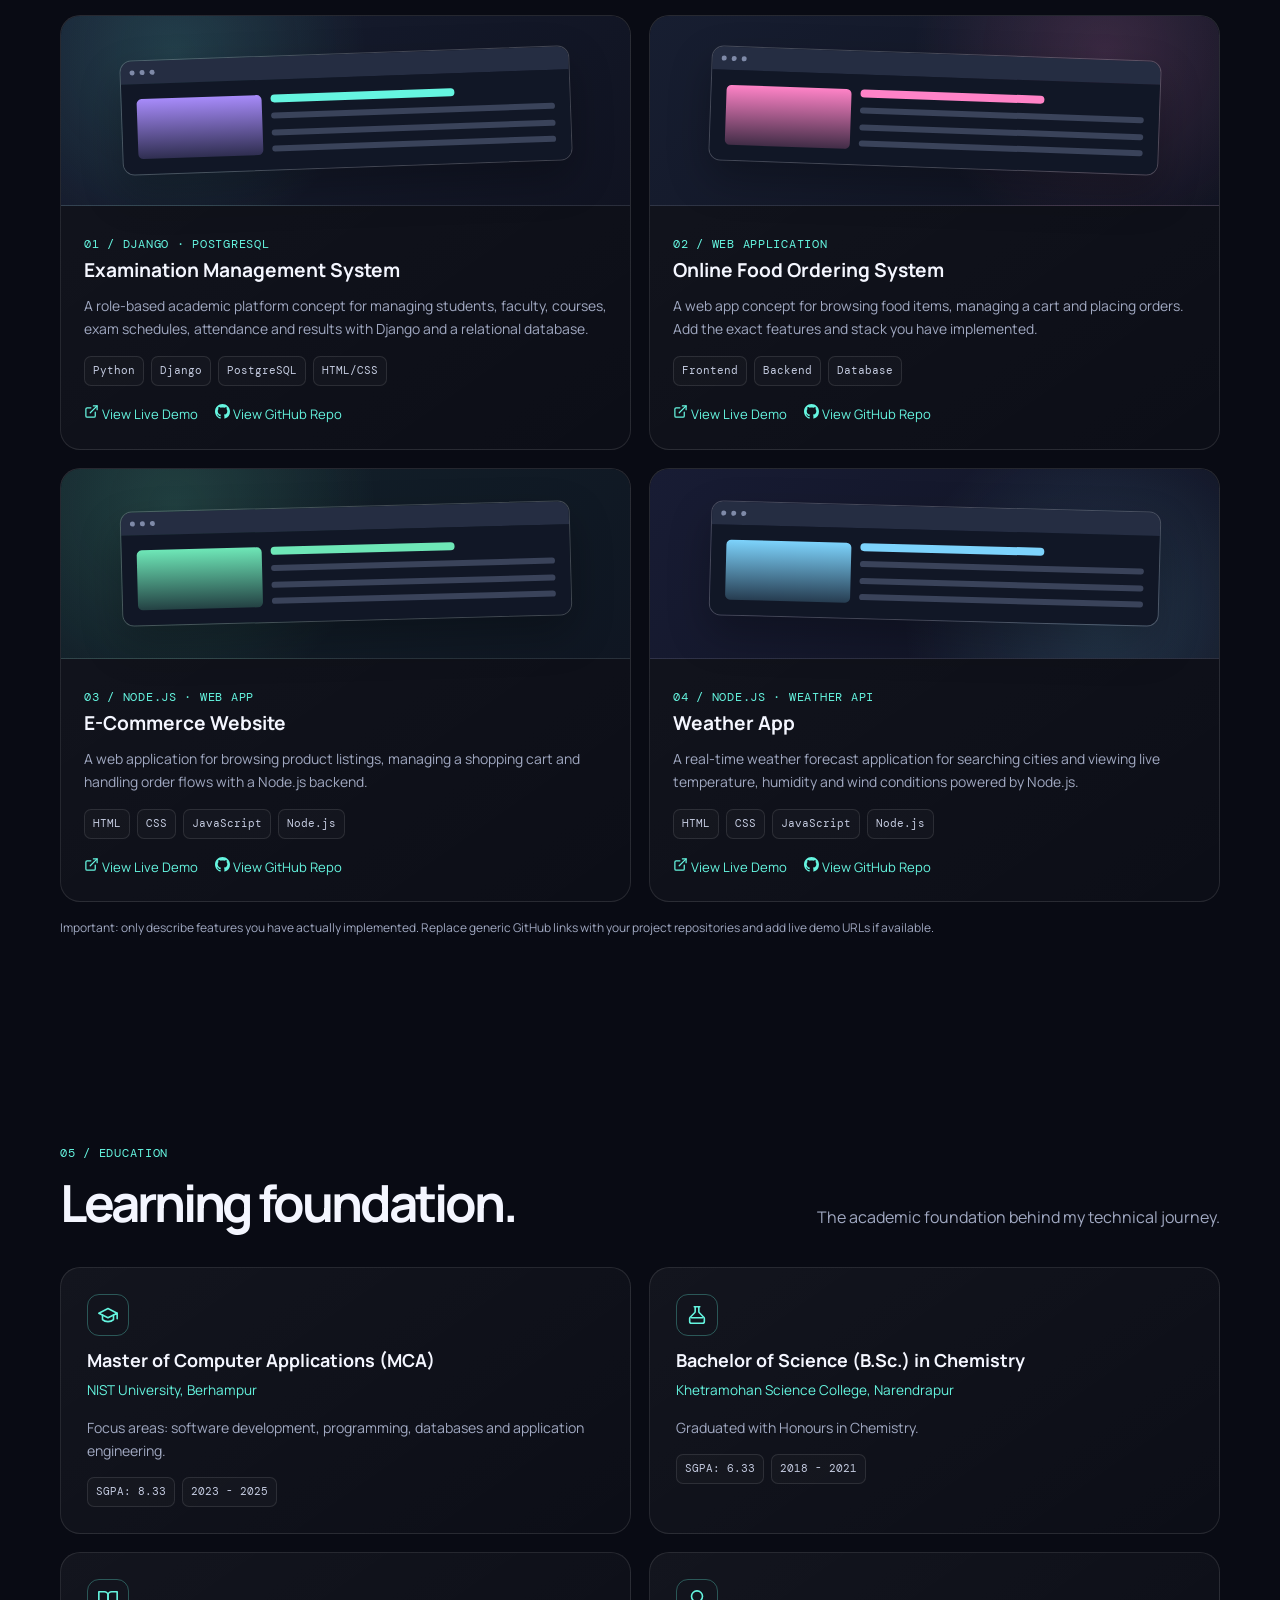
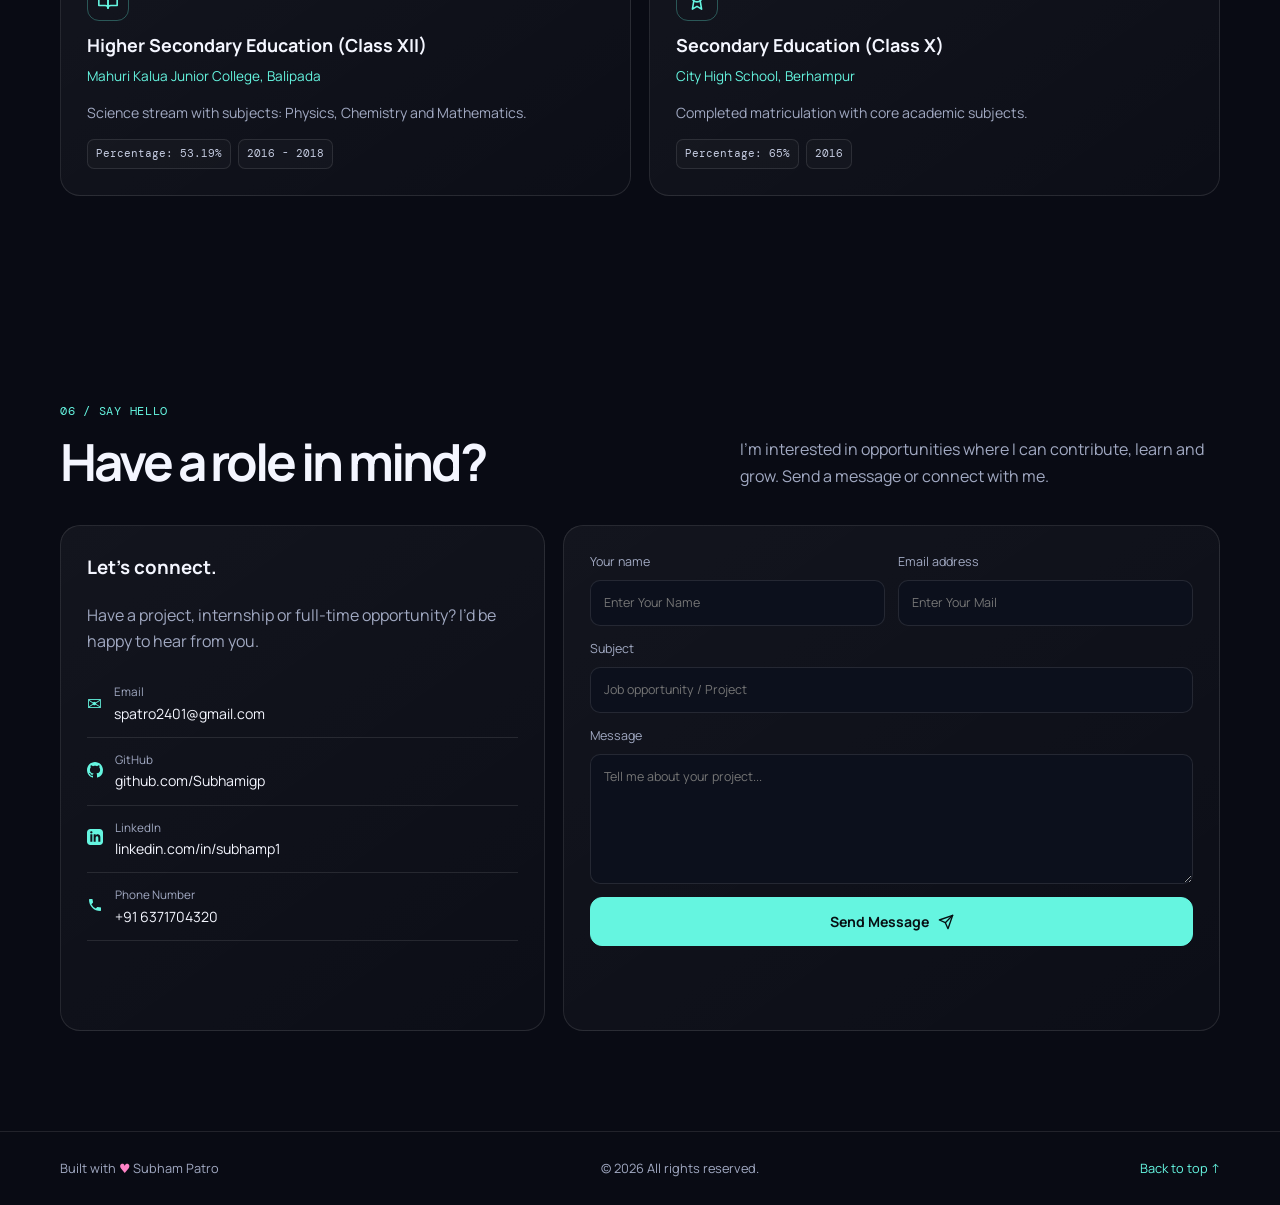
==== commit 1c106186: "Fix 'View Live Demo' and 'View Github Repo' section" ====
--- a/index.html
+++ b/index.html
@@ -336,8 +336,22 @@
                 <span class="tag">HTML/CSS</span>
               </div>
               <div class="project-links">
-                <a href="https://github.com/" target="_blank" rel="noopener">Repository ↗</a>
-                <a href="#contact">Ask me about it ↗</a>
+                <a href="#" target="_blank" rel="noopener">
+                  <svg width="15" height="15" viewBox="0 0 24 24" fill="none" stroke="currentColor" stroke-width="2"
+                    stroke-linecap="round" stroke-linejoin="round" aria-hidden="true">
+                    <path d="M18 13v6a2 2 0 0 1-2 2H5a2 2 0 0 1-2-2V8a2 2 0 0 1 2-2h6"></path>
+                    <polyline points="15 3 21 3 21 9"></polyline>
+                    <line x1="10" y1="14" x2="21" y2="3"></line>
+                  </svg>
+                  <span>View Live Demo</span>
+                </a>
+                <a href="https://github.com/" target="_blank" rel="noopener">
+                  <svg width="15" height="15" viewBox="0 0 24 24" fill="currentColor" aria-hidden="true">
+                    <path
+                      d="M12 0C5.37 0 0 5.37 0 12c0 5.31 3.435 9.795 8.205 11.385.6.105.825-.255.825-.57 0-.285-.015-1.23-.015-2.235-3.015.555-3.795-.735-4.035-1.41-.135-.345-.72-1.41-1.23-1.695-.42-.225-1.02-.78-.015-.795.945-.015 1.62.87 1.845 1.23 1.08 1.815 2.805 1.305 3.495.99.105-.78.42-1.305.765-1.605-2.67-.3-5.46-1.335-5.46-5.925 0-1.305.465-2.385 1.23-3.225-.12-.3-.54-1.53.12-3.18 0 0 1.005-.315 3.3 1.23.96-.27 1.98-.405 3-.405s2.04.135 3 .405c2.295-1.56 3.3-1.23 3.3-1.23.66 1.65.24 2.88.12 3.18.765.84 1.23 1.905 1.23 3.225 0 4.605-2.805 5.625-5.475 5.925.435.375.81 1.095.81 2.22 0 1.605-.015 2.895-.015 3.3 0 .315.225.69.825.57A12.02 12.02 0 0 0 24 12c0-6.63-5.37-12-12-12z" />
+                  </svg>
+                  <span>View GitHub Repo</span>
+                </a>
               </div>
             </div>
           </article>
@@ -365,8 +379,22 @@
                 <span class="tag">Database</span>
               </div>
               <div class="project-links">
-                <a href="https://github.com/" target="_blank" rel="noopener">Repository ↗</a>
-                <a href="#contact">Ask me about it ↗</a>
+                <a href="#" target="_blank" rel="noopener">
+                  <svg width="15" height="15" viewBox="0 0 24 24" fill="none" stroke="currentColor" stroke-width="2"
+                    stroke-linecap="round" stroke-linejoin="round" aria-hidden="true">
+                    <path d="M18 13v6a2 2 0 0 1-2 2H5a2 2 0 0 1-2-2V8a2 2 0 0 1 2-2h6"></path>
+                    <polyline points="15 3 21 3 21 9"></polyline>
+                    <line x1="10" y1="14" x2="21" y2="3"></line>
+                  </svg>
+                  <span>View Live Demo</span>
+                </a>
+                <a href="https://github.com/" target="_blank" rel="noopener">
+                  <svg width="15" height="15" viewBox="0 0 24 24" fill="currentColor" aria-hidden="true">
+                    <path
+                      d="M12 0C5.37 0 0 5.37 0 12c0 5.31 3.435 9.795 8.205 11.385.6.105.825-.255.825-.57 0-.285-.015-1.23-.015-2.235-3.015.555-3.795-.735-4.035-1.41-.135-.345-.72-1.41-1.23-1.695-.42-.225-1.02-.78-.015-.795.945-.015 1.62.87 1.845 1.23 1.08 1.815 2.805 1.305 3.495.99.105-.78.42-1.305.765-1.605-2.67-.3-5.46-1.335-5.46-5.925 0-1.305.465-2.385 1.23-3.225-.12-.3-.54-1.53.12-3.18 0 0 1.005-.315 3.3 1.23.96-.27 1.98-.405 3-.405s2.04.135 3 .405c2.295-1.56 3.3-1.23 3.3-1.23.66 1.65.24 2.88.12 3.18.765.84 1.23 1.905 1.23 3.225 0 4.605-2.805 5.625-5.475 5.925.435.375.81 1.095.81 2.22 0 1.605-.015 2.895-.015 3.3 0 .315.225.69.825.57A12.02 12.02 0 0 0 24 12c0-6.63-5.37-12-12-12z" />
+                  </svg>
+                  <span>View GitHub Repo</span>
+                </a>
               </div>
             </div>
           </article>
@@ -395,8 +423,22 @@
                 <span class="tag">Node.js</span>
               </div>
               <div class="project-links">
-                <a href="https://github.com/" target="_blank" rel="noopener">Repository ↗</a>
-                <a href="#contact">Ask me about it ↗</a>
+                <a href="#" target="_blank" rel="noopener">
+                  <svg width="15" height="15" viewBox="0 0 24 24" fill="none" stroke="currentColor" stroke-width="2"
+                    stroke-linecap="round" stroke-linejoin="round" aria-hidden="true">
+                    <path d="M18 13v6a2 2 0 0 1-2 2H5a2 2 0 0 1-2-2V8a2 2 0 0 1 2-2h6"></path>
+                    <polyline points="15 3 21 3 21 9"></polyline>
+                    <line x1="10" y1="14" x2="21" y2="3"></line>
+                  </svg>
+                  <span>View Live Demo</span>
+                </a>
+                <a href="https://github.com/" target="_blank" rel="noopener">
+                  <svg width="15" height="15" viewBox="0 0 24 24" fill="currentColor" aria-hidden="true">
+                    <path
+                      d="M12 0C5.37 0 0 5.37 0 12c0 5.31 3.435 9.795 8.205 11.385.6.105.825-.255.825-.57 0-.285-.015-1.23-.015-2.235-3.015.555-3.795-.735-4.035-1.41-.135-.345-.72-1.41-1.23-1.695-.42-.225-1.02-.78-.015-.795.945-.015 1.62.87 1.845 1.23 1.08 1.815 2.805 1.305 3.495.99.105-.78.42-1.305.765-1.605-2.67-.3-5.46-1.335-5.46-5.925 0-1.305.465-2.385 1.23-3.225-.12-.3-.54-1.53.12-3.18 0 0 1.005-.315 3.3 1.23.96-.27 1.98-.405 3-.405s2.04.135 3 .405c2.295-1.56 3.3-1.23 3.3-1.23.66 1.65.24 2.88.12 3.18.765.84 1.23 1.905 1.23 3.225 0 4.605-2.805 5.625-5.475 5.925.435.375.81 1.095.81 2.22 0 1.605-.015 2.895-.015 3.3 0 .315.225.69.825.57A12.02 12.02 0 0 0 24 12c0-6.63-5.37-12-12-12z" />
+                  </svg>
+                  <span>View GitHub Repo</span>
+                </a>
               </div>
             </div>
           </article>
@@ -425,8 +467,22 @@
                 <span class="tag">Node.js</span>
               </div>
               <div class="project-links">
-                <a href="https://github.com/" target="_blank" rel="noopener">Repository ↗</a>
-                <a href="#contact">Ask me about it ↗</a>
+                <a href="#" target="_blank" rel="noopener">
+                  <svg width="15" height="15" viewBox="0 0 24 24" fill="none" stroke="currentColor" stroke-width="2"
+                    stroke-linecap="round" stroke-linejoin="round" aria-hidden="true">
+                    <path d="M18 13v6a2 2 0 0 1-2 2H5a2 2 0 0 1-2-2V8a2 2 0 0 1 2-2h6"></path>
+                    <polyline points="15 3 21 3 21 9"></polyline>
+                    <line x1="10" y1="14" x2="21" y2="3"></line>
+                  </svg>
+                  <span>View Live Demo</span>
+                </a>
+                <a href="https://github.com/" target="_blank" rel="noopener">
+                  <svg width="15" height="15" viewBox="0 0 24 24" fill="currentColor" aria-hidden="true">
+                    <path
+                      d="M12 0C5.37 0 0 5.37 0 12c0 5.31 3.435 9.795 8.205 11.385.6.105.825-.255.825-.57 0-.285-.015-1.23-.015-2.235-3.015.555-3.795-.735-4.035-1.41-.135-.345-.72-1.41-1.23-1.695-.42-.225-1.02-.78-.015-.795.945-.015 1.62.87 1.845 1.23 1.08 1.815 2.805 1.305 3.495.99.105-.78.42-1.305.765-1.605-2.67-.3-5.46-1.335-5.46-5.925 0-1.305.465-2.385 1.23-3.225-.12-.3-.54-1.53.12-3.18 0 0 1.005-.315 3.3 1.23.96-.27 1.98-.405 3-.405s2.04.135 3 .405c2.295-1.56 3.3-1.23 3.3-1.23.66 1.65.24 2.88.12 3.18.765.84 1.23 1.905 1.23 3.225 0 4.605-2.805 5.625-5.475 5.925.435.375.81 1.095.81 2.22 0 1.605-.015 2.895-.015 3.3 0 .315.225.69.825.57A12.02 12.02 0 0 0 24 12c0-6.63-5.37-12-12-12z" />
+                  </svg>
+                  <span>View GitHub Repo</span>
+                </a>
               </div>
             </div>
           </article>
